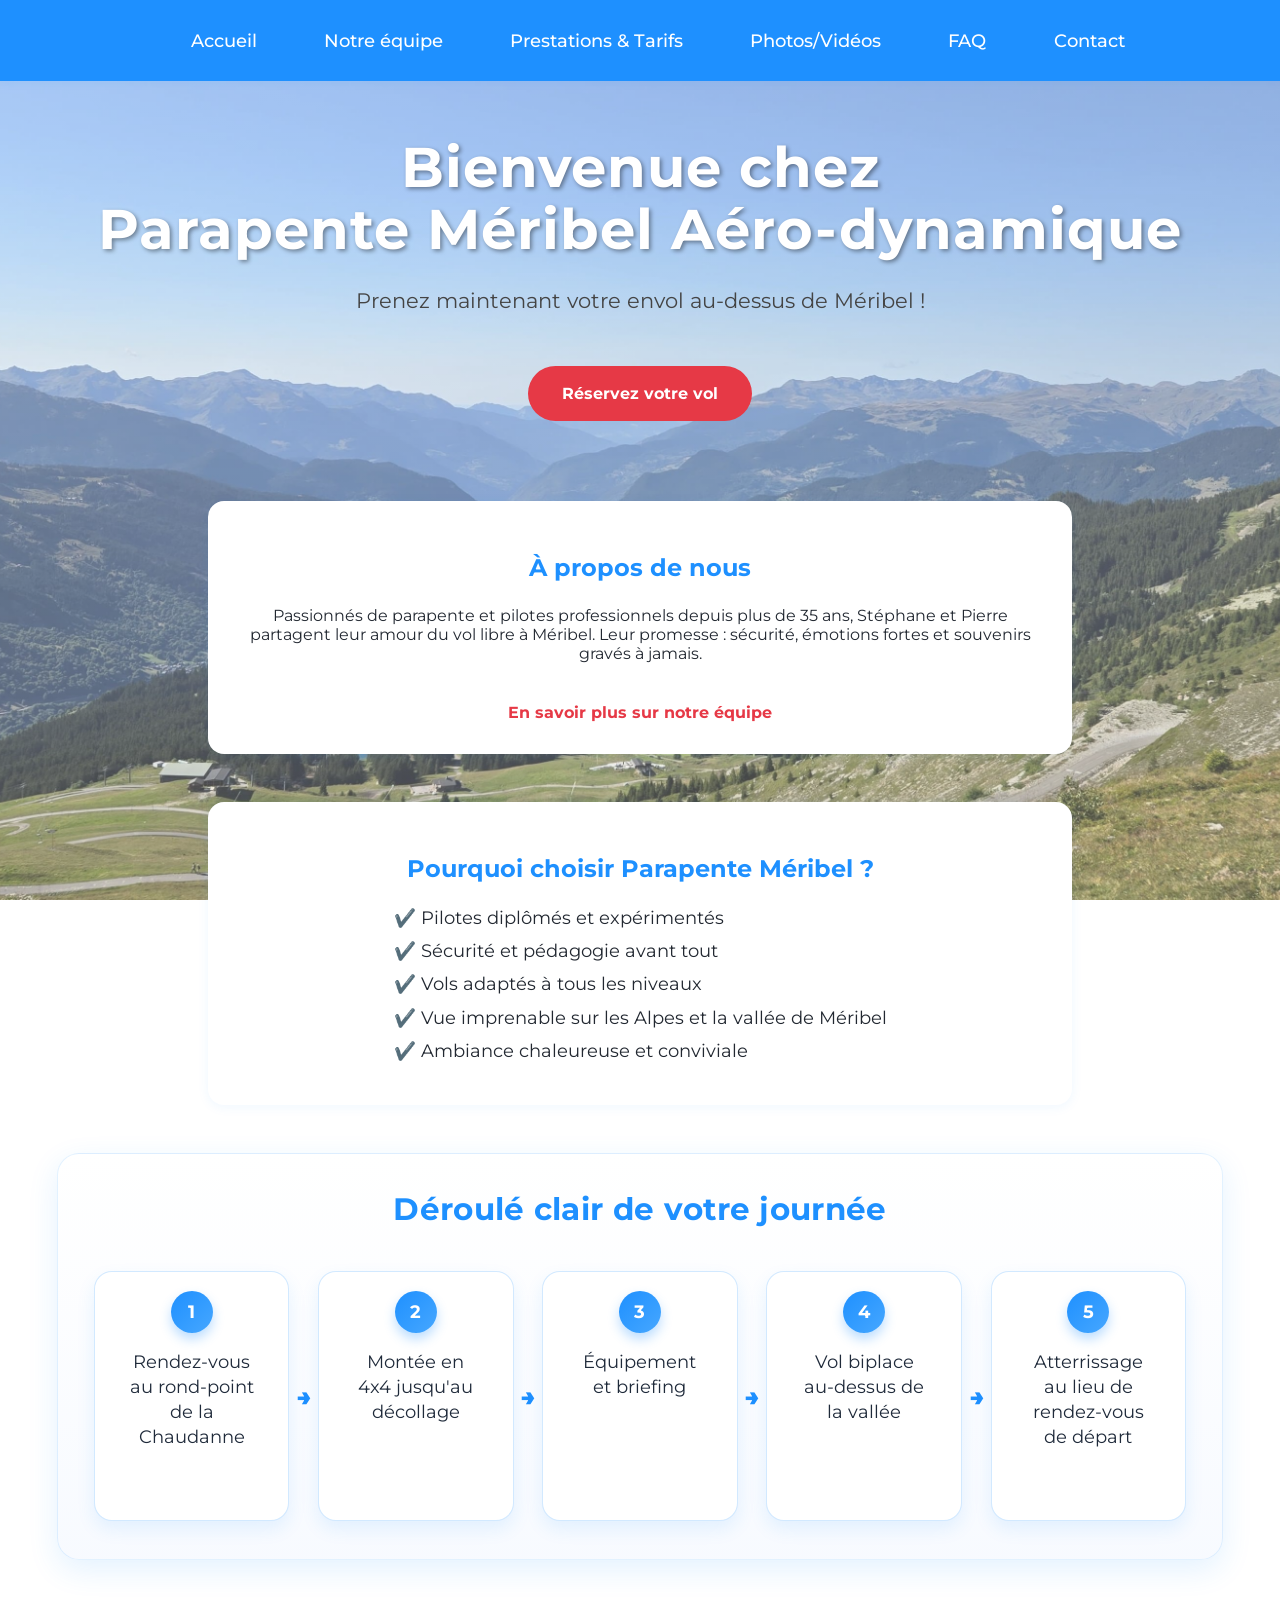
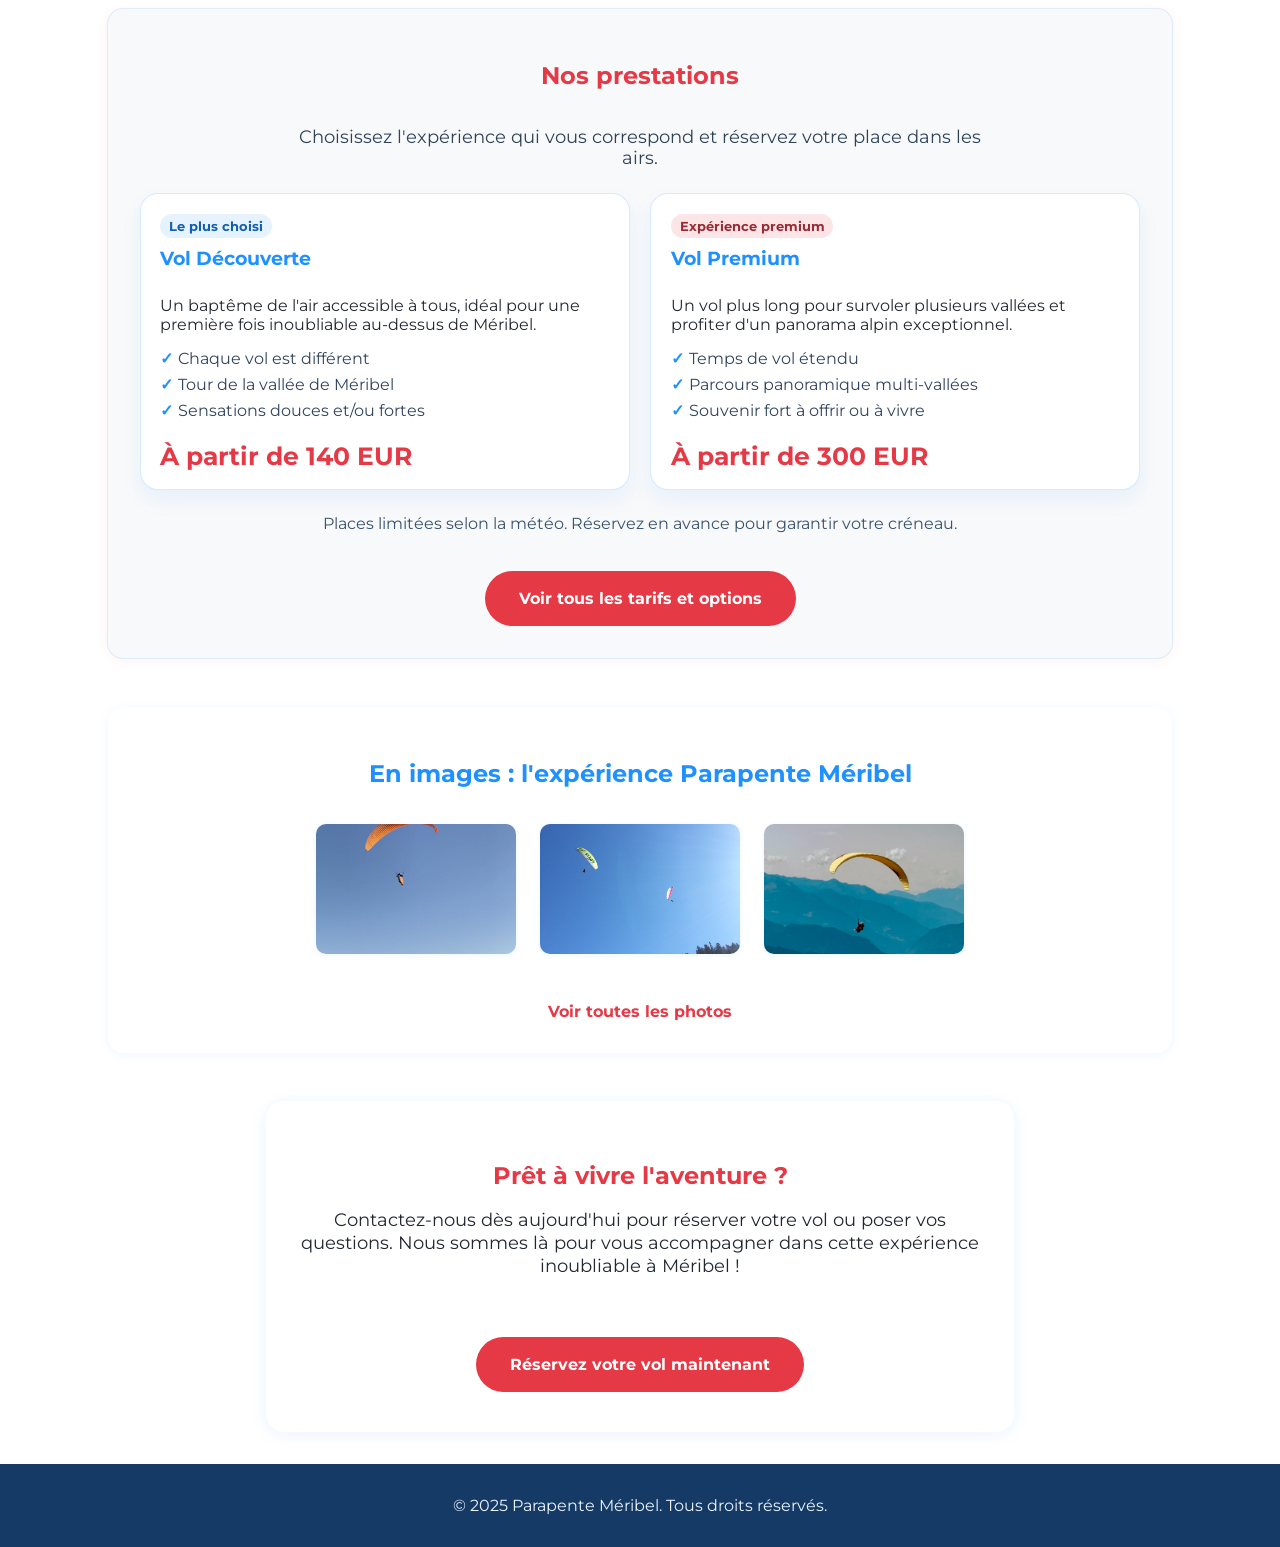
==== index.html @ 0d5ba3d4 "amelie fixes" ====
﻿<!DOCTYPE html>
<html lang="fr">
<head>
    <meta charset="UTF-8">
    <meta name="viewport" content="width=device-width, initial-scale=1.0">
    <title>Parapente Méribel - Vols Biplace & Baptêmes</title>
    <meta name="description" content="Découvrez le parapente à Méribel avec Stéphane et Pierre, pilotes professionnels. Vols biplace, baptêmes, tarifs, photos et réservations.">
    <meta name="robots" content="index,follow">
    <link rel="canonical" href="index.html">
    <meta property="og:type" content="website">
    <meta property="og:title" content="Parapente Méribel - Vols Biplace & Baptêmes">
    <meta property="og:description" content="Découvrez le parapente à Méribel avec Stéphane et Pierre, pilotes professionnels.">
    <meta property="og:image" content="images/parapente7.jpeg">
    <link rel="stylesheet" href="css/style.css">
    <link href="https://fonts.googleapis.com/css?family=Montserrat:400,700&display=swap" rel="stylesheet">
</head>
<body class="home-bg">
<header>
    <nav>
        <ul>
            <li><a href="index.html" class="active">Accueil</a></li>
            <li><a href="about.html">Notre équipe</a></li>
            <li><a href="services.html">Prestations & Tarifs</a></li>
            <li><a href="gallery.html">Photos/Vidéos</a></li>
            <li><a href="faq.html">FAQ</a></li>
            <li><a href="contact.html">Contact</a></li>
        </ul>
    </nav>
</header>

<main>
    <section class="hero">
        <h1>Bienvenue chez<br>Parapente Méribel Aéro-dynamique</h1>
        <p>Prenez maintenant votre envol au-dessus de Méribel !</p>
        <a href="contact.html" class="cta-btn">Réservez votre vol</a>
    </section>

    <section class="about">
        <h2>À propos de nous</h2>
        <p>
            Passionnés de parapente et pilotes professionnels depuis plus de 35 ans, Stéphane et Pierre partagent leur amour du vol libre à Méribel. Leur promesse : sécurité, émotions fortes et souvenirs gravés à jamais.
        </p>
        <a href="about.html" class="cta-link">En savoir plus sur notre équipe</a>
    </section>

    <section class="why-us">
        <h2>Pourquoi choisir Parapente Méribel ?</h2>
        <ul>
            <li>✔️ Pilotes diplômés et expérimentés</li>
            <li>✔️ Sécurité et pédagogie avant tout</li>
            <li>✔️ Vols adaptés à tous les niveaux</li>
            <li>✔️ Vue imprenable sur les Alpes et la vallée de Méribel</li>
            <li>✔️ Ambiance chaleureuse et conviviale</li>
        </ul>
    </section>

    <section class="day-flow">
        <h2>Déroulé clair de votre journée</h2>
        <ol class="roadmap">
            <li class="roadmap-step">
                <span class="step-number">1</span>
                <p>Rendez-vous au rond-point de la Chaudanne</p>
            </li>
            <li class="roadmap-step">
                <span class="step-number">2</span>
                <p>Montée en 4x4 jusqu'au décollage</p>
            </li>
            <li class="roadmap-step">
                <span class="step-number">3</span>
                <p>Équipement et briefing</p>
            </li>
            <li class="roadmap-step">
                <span class="step-number">4</span>
                <p>Vol biplace au-dessus de la vallée</p>
            </li>
            <li class="roadmap-step">
                <span class="step-number">5</span>
                <p>Atterrissage au lieu de rendez-vous de départ</p>
            </li>
        </ol>
    </section>

    <section class="services-preview home-offers">
        <h2>Nos prestations</h2>
        <p class="offers-intro">Choisissez l'expérience qui vous correspond et réservez votre place dans les airs.</p>
        <div class="services-list">
            <article class="service-item offer-card">
                <span class="offer-badge">Le plus choisi</span>
                <h3>Vol Découverte</h3>
                <p>Un baptême de l'air accessible à tous, idéal pour une première fois inoubliable au-dessus de Méribel.</p>
                <ul class="offer-points">
                    <li>Chaque vol est différent</li>
                    <li>Tour de la vallée de Méribel</li>
                    <li>Sensations douces et/ou fortes</li>
                </ul>
                <div class="price">À partir de 140 EUR</div>
            </article>
            <article class="service-item offer-card premium-card">
                <span class="offer-badge">Expérience premium</span>
                <h3>Vol Premium</h3>
                <p>Un vol plus long pour survoler plusieurs vallées et profiter d'un panorama alpin exceptionnel.</p>
                <ul class="offer-points">
                    <li>Temps de vol étendu</li>
                    <li>Parcours panoramique multi-vallées</li>
                    <li>Souvenir fort à offrir ou à vivre</li>
                </ul>
                <div class="price">À partir de 300 EUR</div>
            </article>
        </div>
        <p class="offers-reassurance">Places limitées selon la météo. Réservez en avance pour garantir votre créneau.</p>
        <a href="services.html" class="cta-btn">Voir tous les tarifs et options</a>
    </section>

    <section class="gallery-preview">
        <h2>En images : l'expérience Parapente Méribel</h2>
        <div class="gallery-thumbs">
            <img src="images/parapente7.jpeg" alt="Décollage parapente à Méribel" width="1200" height="800" loading="lazy" decoding="async" onclick="openLightbox(this.src, this.alt)">
            <img src="images/parapente9.jpeg" alt="Vue aérienne sur la vallée de Méribel" width="1200" height="800" loading="lazy" decoding="async" onclick="openLightbox(this.src, this.alt)">
            <img src="images/parapente3.jpeg" alt="Sourires en vol biplace" width="1200" height="800" loading="lazy" decoding="async" onclick="openLightbox(this.src, this.alt)">
        </div>
        <a href="gallery.html" class="cta-link">Voir toutes les photos</a>
    </section>

    <div id="lightbox" class="lightbox" onclick="closeLightbox()">
        <button class="lightbox-close" type="button" aria-label="Fermer la galerie" onclick="closeLightbox()">×</button>
        <img id="lightbox-img" src="" alt="">
        <div id="lightbox-caption"></div>
    </div>

    <section class="cta-bottom">
        <h2>Prêt à vivre l'aventure ?</h2>
        <p>Contactez-nous dès aujourd'hui pour réserver votre vol ou poser vos questions. Nous sommes là pour vous accompagner dans cette expérience inoubliable à Méribel !</p>
        <a href="contact.html" class="cta-btn">Réservez votre vol maintenant</a>
    </section>
</main>

<footer>
    <p>&copy; 2025 Parapente Méribel. Tous droits réservés.</p>
</footer>
<script src="js/main.js"></script>
</body>
</html>
---- css/style.css ----
﻿/* ========== GLOBAL STYLES ========== */
body {
    font-family: 'Montserrat', Arial, sans-serif;
    background: #f5f7fa;
    color: #222831;
    margin: 0;
    padding: 0;
}

/* ========== HEADER & NAVIGATION ========== */
header {
    background: #1e90ff;
    padding: 30px 40px;
    box-shadow: 0 2px 8px rgba(30, 144, 255, 0.08);
}
header .container {
    display: flex;
    align-items: center;
    justify-content: space-between;
    max-width: 1200px;
    margin: 0 auto;
    padding: 0 1em;
}
header .logo img {
    height: 48px;
}
header nav a {
    color: #fff;
    text-decoration: none;
    margin-left: 2em;
    font-weight: 500;
    font-size: 1.1em;
    transition: color 0.2s;
}
header nav a:hover {
    color: #ffd700;
}

/* Old nav styles (if you use <nav><ul><li>) */
nav ul {
    list-style: none;
    display: flex;
    justify-content: center;
    gap: 2em;
    margin: 0;
    padding: 0;
}
nav a {
    color: #fff;
    text-decoration: none;
    font-weight: 700;
    transition: color 0.2s;
}
nav a:hover {
    color: #e63946; /* Red accent on hover */
}

/* Responsive header/nav */
@media (max-width: 600px) {
    header .container {
        flex-direction: column;
        align-items: flex-start;
    }
    header nav a {
        margin: 0.5em 1em 0 0;
        font-size: 1em;
    }
}

/* ========== HERO SECTION ========== */
.hero {
    text-align: center;
    padding: 0em 1em 2em 1em;
    background: transparent;
    color: #222831;
}

.hero h1 {
    color: #fff;
    text-shadow: 2px 2px 4px rgba(0, 0, 0, 0.4);
    font-size: 3.5em;         /* Taille du titre d'accueil */
    line-height: 1.1;
    font-weight: 700;
    margin-bottom: 0.5em;
    margin-top: 1em;
}
.hero p {
    color: #444;
    font-size: 1.3em;
    margin-top: 0.8em;
}

@media (max-width: 600px) {
    .hero h1 {
        font-size: 2em;     /* Responsive: slightly smaller on mobile */
    }
}

/* ========== CALL TO ACTION BUTTON ========== */
.cta-btn {
    display: inline-block;
    margin-top: 2em;
    padding: 1em 2em;
    background: #e63946; /* Red */
    color: #fff;
    font-weight: bold;
    border-radius: 30px;
    border: 2px solid transparent;
    box-sizing: border-box;
    text-decoration: none;
    transition: background 0.2s, color 0.2s, border-color 0.2s, transform 0.2s;
}
.cta-btn:hover {
    background: #1e90ff;
    color: #fff;
    border-color: #1e90ff;
    transform: translateY(-2px);
}

/* ========== FOOTER ========== */
footer {
    text-align: center;
    padding: 1em 0;
    background: #153a66;
    color: #eaf3ff;
    margin-top: 2em;
}

/* ========== ABOUT & WHY US SECTIONS ========== */
.about, .why-us {
    max-width: 800px;
    margin: 3em auto;
    padding: 2em;
    background: #fff;
    border-radius: 16px;
    box-shadow: 0 2px 12px rgba(30, 144, 255, 0.07);
    text-align: center;
}
.about h2, .why-us h2 {
    color: #1e90ff;
    margin-bottom: 1em;
}
.why-us ul {
    list-style: none;
    padding: 0;
    margin: 0 auto;
    text-align: left;
    display: inline-block;
}
.why-us li {
    font-size: 1.1em;
    margin-bottom: 0.7em;
    color: #222831;
}

/* ========== HOME DAY FLOW ========== */
.day-flow {
    max-width: 1100px;
    margin: 3em auto;
    padding: 2.2em 2em 2.4em;
    background: linear-gradient(180deg, rgba(255, 255, 255, 0.95) 0%, rgba(247, 250, 255, 0.95) 100%);
    border-radius: 22px;
    border: 1px solid rgba(30, 144, 255, 0.12);
    box-shadow: 0 10px 30px rgba(30, 144, 255, 0.12);
}

.day-flow h2 {
    color: #1e90ff;
    margin-top: 0;
    margin-bottom: 1.4em;
    text-align: center;
    font-size: clamp(1.7rem, 2.4vw, 2.4rem);
    letter-spacing: 0.01em;
}

.roadmap {
    list-style: none;
    margin: 0;
    padding: 0 0.25em;
    display: grid;
    grid-template-columns: repeat(5, minmax(155px, 1fr));
    gap: 1.8em;
}

.roadmap-step {
    position: relative;
    background: #ffffff;
    border: 1px solid rgba(30, 144, 255, 0.2);
    border-radius: 18px;
    padding: 1.2em 1em;
    min-height: 210px;
    box-shadow: 0 8px 18px rgba(30, 144, 255, 0.1);
    text-align: center;
    display: flex;
    flex-direction: column;
    align-items: center;
    justify-content: flex-start;
    transition: transform 0.2s ease, box-shadow 0.2s ease;
}

.roadmap-step:hover {
    transform: translateY(-4px);
    box-shadow: 0 12px 24px rgba(30, 144, 255, 0.16);
}

.roadmap-step:not(:last-child)::after {
    content: "→";
    position: absolute;
    right: -0.95em;
    top: 50%;
    transform: translateY(-50%);
    color: #1e90ff;
    font-weight: 900;
    font-size: 1.5em;
    text-shadow: 0 1px 0 rgba(255, 255, 255, 0.8);
}

.step-number {
    display: inline-flex;
    align-items: center;
    justify-content: center;
    width: 42px;
    height: 42px;
    border-radius: 50%;
    background: linear-gradient(135deg, #1e90ff 0%, #46a7ff 100%);
    color: #fff;
    font-weight: 700;
    margin-bottom: 0.9em;
    box-shadow: 0 6px 12px rgba(30, 144, 255, 0.3);
    font-size: 1.1em;
}

.roadmap-step p {
    margin: 0;
    color: #1f2a3a;
    font-size: 1.12em;
    line-height: 1.4;
    text-align: center;
    max-width: 11ch;
    width: 100%;
}

@media (max-width: 980px) {
    .day-flow {
        padding: 1.6em 1.2em 1.8em;
        border-radius: 18px;
    }

    .roadmap {
        grid-template-columns: 1fr;
        gap: 0.95em;
        max-width: 540px;
        margin: 0 auto;
    }

    .roadmap-step {
        min-height: 0;
        padding: 1.1em 1em;
    }

    .roadmap-step:not(:last-child)::after {
        content: "↓";
        right: auto;
        left: 50%;
        top: auto;
        bottom: -0.9em;
        transform: translateX(-50%);
        font-size: 1.25em;
    }
}

/* ========== HOME OFFERS (CONVERSION) ========== */
.home-offers {
    max-width: 1080px;
    background: linear-gradient(180deg, rgba(255, 255, 255, 0.96) 0%, rgba(248, 251, 255, 0.95) 100%);
    border: 1px solid rgba(30, 144, 255, 0.12);
    box-shadow: 0 12px 30px rgba(30, 144, 255, 0.11);
}

.home-offers .offers-intro {
    margin: 0 auto 1.4em;
    max-width: 700px;
    font-size: 1.12em;
    color: #304258;
}

.home-offers .services-list {
    display: grid;
    grid-template-columns: repeat(2, minmax(280px, 1fr));
    gap: 1.3em;
    align-items: stretch;
}

.home-offers .offer-card {
    position: relative;
    width: auto;
    max-width: none;
    margin: 0;
    background: #ffffff;
    border: 1px solid rgba(30, 144, 255, 0.18);
    border-radius: 18px;
    box-shadow: 0 10px 20px rgba(30, 144, 255, 0.08);
    padding: 1.25em 1.2em 1.15em;
    transition: transform 0.2s ease, box-shadow 0.2s ease;
}

.home-offers .offer-card:hover {
    transform: translateY(-4px);
    box-shadow: 0 14px 24px rgba(30, 144, 255, 0.14);
}

.home-offers .offer-badge {
    display: inline-block;
    margin-bottom: 0.7em;
    padding: 0.35em 0.7em;
    border-radius: 999px;
    font-size: 0.8em;
    font-weight: 700;
    color: #115fae;
    background: rgba(30, 144, 255, 0.11);
}

.home-offers .premium-card .offer-badge {
    color: #9a2b36;
    background: rgba(230, 57, 70, 0.13);
}

.home-offers .offer-card h3 {
    margin-bottom: 0.55em;
}

.home-offers .offer-card p {
    margin-bottom: 0.9em;
}

.home-offers .offer-points {
    list-style: none;
    padding: 0;
    margin: 0 0 1em;
}

.home-offers .offer-points li {
    font-size: 0.98em;
    color: #31445d;
    margin-bottom: 0.45em;
}

.home-offers .offer-points li::before {
    content: "✓ ";
    color: #1e90ff;
    font-weight: 700;
}

.home-offers .price {
    font-size: 1.55em;
    line-height: 1.1;
}

.home-offers .offers-reassurance {
    margin: 1.25em auto 0.4em;
    max-width: 700px;
    color: #38516f;
    font-size: 0.98em;
}

@media (max-width: 900px) {
    .home-offers .services-list {
        grid-template-columns: 1fr;
    }
}

/* ========== CTA LINK ========== */
.cta-link {
    display: inline-block;
    margin-top: 1.5em;
    color: #e63946;
    font-weight: bold;
    text-decoration: none;
    transition: color 0.2s;
}
.cta-link:hover {
    color: #1e90ff;
}

/* ========== SERVICES PREVIEW SECTION ========== */
.services-preview {
    max-width: 1000px;
    margin: 3em auto;
    padding: 2em;
    background: #f8f9fa;
    border-radius: 16px;
    box-shadow: 0 2px 12px rgba(230, 57, 70, 0.07);
    text-align: center;
}
.services-preview h2 {
    color: #e63946;
    margin-bottom: 1.5em;
}
.services-list {
    display: flex;
    flex-wrap: wrap;
    justify-content: center;
    gap: 2em;
    margin-bottom: 1.5em;
}
.service-item {
    background: #fff;
    border-radius: 12px;
    box-shadow: 0 1px 6px rgba(30, 144, 255, 0.08);
    padding: 1.5em 1em;
    width: 260px;
    min-width: 220px;
    max-width: 300px;
    text-align: left;
    display: flex;
    flex-direction: column;
    align-items: flex-start;
}
.service-item h3 {
    color: #1e90ff;
    margin-top: 0;
    margin-bottom: 0.5em;
}
.service-item p {
    flex: 1;
    margin-bottom: 1em;
}
.price {
    font-weight: bold;
    color: #e63946;
    font-size: 1.1em;
}

/* ========== HOMEPAGE GALLERY PREVIEW ========== */
.gallery-preview {
    max-width: 1000px;
    margin: 3em auto;
    padding: 2em;
    background: #fff;
    border-radius: 16px;
    box-shadow: 0 2px 12px rgba(30, 144, 255, 0.07);
    text-align: center;
}
.gallery-preview h2 {
    color: #1e90ff;
    margin-bottom: 1.5em;
}
.gallery-thumbs {
    display: flex;
    justify-content: center;
    gap: 1.5em;
    margin-bottom: 1.5em;
    flex-wrap: wrap;
}
.gallery-thumbs img {
    width: 200px;
    height: 130px;
    object-fit: cover;
    border-radius: 10px;
    box-shadow: 0 1px 6px rgba(30, 144, 255, 0.08);
    transition: transform 0.2s;
}
.gallery-thumbs img:hover {
    transform: scale(1.05);
}

/* ========== LIGHTBOX (GALLERY POPUP) ========== */
.lightbox {
    display: none;
    position: fixed;
    z-index: 1000;
    left: 0; top: 0;
    width: 100vw; height: 100vh;
    background: rgba(34, 40, 49, 0.85);
    justify-content: center;
    align-items: center;
    flex-direction: column;
}
.lightbox img {
    max-width: 90vw;
    max-height: 80vh;
    border-radius: 12px;
    box-shadow: 0 4px 24px rgba(30, 144, 255, 0.2);
}
.lightbox-close {
    position: absolute;
    top: 2em;
    right: 3em;
    color: #fff;
    font-size: 2.5em;
    font-weight: bold;
    cursor: pointer;
    z-index: 1001;
    transition: color 0.2s;
    background: transparent;
    border: 0;
    line-height: 1;
    padding: 0;
}
.lightbox-close:hover {
    color: #e63946;
}
#lightbox-caption {
    color: #fff;
    margin-top: 1em;
    font-size: 1.1em;
    text-align: center;
}

/* ========== BOTTOM CALL TO ACTION ========== */
.cta-bottom {
    max-width: 700px;
    margin: 3em auto 0 auto;
    padding: 2.5em 1.5em;
    background: #ffffff;
    border-radius: 18px;
    box-shadow: 0 2px 16px rgba(30, 144, 255, 0.10);
    text-align: center;
}
.cta-bottom h2 {
    color: #e63946;
    margin-bottom: 0.7em;
}
.cta-bottom p {
    color: #222831;
    font-size: 1.15em;
    margin-bottom: 1.5em;
}

/* ========== FULL GALLERY PAGE GRID ========== */
.gallery-grid {
    display: grid;
    grid-template-columns: repeat(auto-fit, minmax(220px, 1fr));
    gap: 1.2em;
    margin: 2em auto;
    max-width: 1200px;
    padding: 0 1em;
}
.gallery-grid img {
    width: 100%;
    height: 180px;
    object-fit: cover;
    border-radius: 10px;
    cursor: pointer;
    box-shadow: 0 2px 12px rgba(30, 144, 255, 0.10);
    transition: transform 0.2s;
}
.gallery-grid img:hover {
    transform: scale(1.04);
    box-shadow: 0 4px 24px rgba(230, 57, 70, 0.15);
}

/* ========== RESPONSIVE ADJUSTMENTS ========== */
@media (max-width: 600px) {
    .gallery-grid {
        grid-template-columns: 1fr;
        gap: 0.8em;
    }
    .gallery-grid img {
        height: 140px;
    }
    header .container {
        flex-direction: column;
        align-items: flex-start;
    }
    header nav a {
        margin: 0.5em 1em 0 0;
        font-size: 1em;
    }
}

/* ========== PAGE TITLES ========== */
h1 {
    text-align: center;
    margin-top: 1.5em;
    font-size: 2.2em;
    color: #1e90ff;
    letter-spacing: 1px;

}

/* */

/* ========== PAGES BACKGROUND ========== */
body.home-bg {
    background:
            linear-gradient(rgba(255,255,255,0.35), rgba(255,255,255,0)),
            url('../images/fondcentre.jpg') no-repeat center center fixed;
    background-size: cover;
}

/* ========== TEAM PAGE ========== */
.team-list {
    display: flex;
    flex-wrap: wrap;
    justify-content: center;
    gap: 3em;
    margin: 3em 0 2em 0;
}
.team-member {
    background: #fff;
    border-radius: 16px;
    box-shadow: 0 2px 12px rgba(30, 144, 255, 0.07);
    padding: 2em 1.5em;
    max-width: 320px;
    text-align: center;
}
.team-member img {
    width: 180px;
    height: 180px;
    object-fit: cover;
    object-position: 50% 40%;
    border-radius: 50%;
    margin-bottom: 1em;
    border: 3px solid #1e90ff;
}
.team-member h2 {
    color: #1e90ff;
    margin-bottom: 0.5em;
}
.team-member p {
    color: #222831;
    font-size: 1.05em;
}

/* ========== SERVICES PAGE ========== */

.services-page .services-preview {
    max-width: 1060px;
    margin: 3em auto 2em auto;
    background: linear-gradient(180deg, rgba(255, 255, 255, 0.97), rgba(247, 250, 255, 0.96));
    border: 1px solid rgba(30, 144, 255, 0.12);
    border-radius: 22px;
    box-shadow: 0 12px 28px rgba(30, 144, 255, 0.12);
    padding: 2.6em 1.8em 2.2em 1.8em;
    text-align: center;
}

.services-page .services-preview h1 {
    color: #1e90ff;
    margin-bottom: 0.35em;
    font-size: clamp(2rem, 3vw, 2.8rem);
}

.services-page .services-preview > p {
    color: #304258;
    font-size: 1.14em;
    margin: 0 auto 2.1em;
    max-width: 760px;
    line-height: 1.45;
}

.services-page .services-list {
    display: grid;
    grid-template-columns: repeat(2, minmax(280px, 1fr));
    column-gap: 1.35em;
    row-gap: 1.35em;
    grid-auto-flow: row;
    align-items: start;
    margin-bottom: 2.2em;
}

.services-page .service-item {
    position: relative;
    background: #ffffff;
    border-radius: 18px;
    border: 1px solid rgba(30, 144, 255, 0.2);
    box-shadow: 0 10px 20px rgba(30, 144, 255, 0.09);
    padding: 1.45em 1.25em 1.2em 1.25em;
    width: auto;
    max-width: none;
    margin: 0;
    min-width: 0;
    text-align: left;
    align-self: start;
    transition: transform 0.2s ease, box-shadow 0.2s ease;
}

.services-page .service-item:hover {
    transform: translateY(-4px);
    box-shadow: 0 14px 24px rgba(30, 144, 255, 0.14);
}

.services-page .service-tag {
    display: inline-block;
    margin-bottom: 0.7em;
    padding: 0.34em 0.7em;
    border-radius: 999px;
    background: rgba(30, 144, 255, 0.12);
    color: #0f63b8;
    font-weight: 700;
    font-size: 0.8rem;
}

.services-page .service-premium .service-tag {
    background: rgba(230, 57, 70, 0.12);
    color: #a12434;
}

.services-page details {
    margin-top: 1em;
    cursor: pointer;
}

.services-page summary {
    font-weight: bold;
    color: #1e90ff;
    list-style: none;
    position: relative;
    padding-left: 20px;
}

.services-page summary::before {
    content: "▶";
    position: absolute;
    left: 0;
    transition: transform 0.2s;
}

.services-page details[open] summary::before {
    transform: rotate(90deg); /* fleche qui pivote quand c'est ouvert */
}

.services-page .service-item h2 {
    color: #1e90ff;
    font-size: 1.42em;
    margin-bottom: 0.4em;
}

.services-page .service-hook {
    margin: 0 0 0.8em;
    color: #2a3b54;
    font-size: 1.03em;
    line-height: 1.4;
}

.services-page .service-benefits {
    list-style: none;
    padding: 0;
    margin: 0 0 1em;
}

.services-page .service-benefits li {
    margin-bottom: 0.45em;
    font-size: 0.98em;
    color: #263a53;
}

.services-page .service-benefits li::before {
    content: "✓ ";
    color: #1e90ff;
    font-weight: 700;
}

.services-page .service-price {
    margin: 0 0 0.9em;
    color: #e63946;
    font-size: 1.58em;
    font-weight: 800;
    letter-spacing: 0.01em;
}

.services-page .service-item details p {
    color: #444;
    font-size: 0.98em;
    margin-bottom: 0.2em;
}

.services-page .options {
    margin: 2em auto 1.5em auto;
    max-width: 760px;
    background: #ffffff;
    border: 1px solid rgba(30, 144, 255, 0.16);
    border-radius: 16px;
    box-shadow: 0 8px 18px rgba(30, 144, 255, 0.08);
    padding: 1.4em 1.2em;
    text-align: left;
}

.services-page .options h3 {
    color: #222831;
    margin-bottom: 0.7em;
}

.services-page .options ul {
    list-style: none;
    padding: 0;
    margin: 0 0 1em 0;
}

.services-page .options li {
    font-size: 1.08em;
    margin-bottom: 0.5em;
    color: #222831;
}

.services-page .options strong {
    color: #1e90ff;
}

.services-page .options p {
    margin-top: 1em;
    font-size: 1.05em;
    color: #222831;
}

.services-page .cta-btn {
    display: inline-block;
    margin-top: 2em;
    background: #e63946; /* Solid red */
    color: #fff;
    font-weight: bold;
    font-size: 1.15em;
    padding: 0.9em 2.2em;
    border-radius: 30px;
    border: 2px solid transparent;
    box-sizing: border-box;
    text-decoration: none;
    box-shadow: 0 2px 8px rgba(30, 144, 255, 0.10);
    transition: background 0.2s, color 0.2s, border-color 0.2s, transform 0.2s;
}

.services-page .cta-btn:hover {
    background: #1e90ff; /* Solid blue on hover */
    color: #fff;
    border-color: #1e90ff;
    transform: translateY(-2px);
}

@media (max-width: 920px) {
    .services-page .services-list {
        grid-template-columns: 1fr;
        gap: 1em;
    }
}

/* ========== CONTACTS PAGE ========== */

.contact-section {
    max-width: 1080px;
    margin: 3.2em auto 2.2em auto;
    background: linear-gradient(180deg, rgba(255, 255, 255, 0.96), rgba(247, 250, 255, 0.96));
    border: 1px solid rgba(30, 144, 255, 0.12);
    border-radius: 24px;
    box-shadow: 0 14px 30px rgba(30, 144, 255, 0.12);
    padding: 2.8em 2em 2.2em 2em;
    text-align: center;
}

.contact-section h1 {
    color: #1e90ff;
    margin-bottom: 0.45em;
    font-size: clamp(2rem, 3vw, 3rem);
    letter-spacing: 0.01em;
}

.contact-section > p {
    color: #304258;
    font-size: 1.24em;
    margin: 0 auto 2.1em;
    max-width: 840px;
    line-height: 1.35;
}

.contact-cards {
    display: grid;
    grid-template-columns: repeat(3, minmax(240px, 1fr));
    gap: 1.25em;
    margin-bottom: 2.2em;
}

.contact-card {
    position: relative;
    background: #ffffff;
    border: 1px solid rgba(30, 144, 255, 0.18);
    border-radius: 18px;
    box-shadow: 0 8px 18px rgba(30, 144, 255, 0.08);
    padding: 1.35em 1.2em 1.25em;
    min-height: 0;
    text-align: left;
    transition: transform 0.2s ease, box-shadow 0.2s ease, border-color 0.2s ease;
}

.contact-card:hover {
    transform: translateY(-4px);
    border-color: rgba(30, 144, 255, 0.35);
    box-shadow: 0 14px 24px rgba(30, 144, 255, 0.14);
}

.contact-card h2 {
    color: #1e90ff;
    font-size: 1.45rem;
    line-height: 1.2;
    margin-bottom: 0.55em;
    min-height: 0;
}

.contact-card a {
    color: #111111;
    text-decoration: none;
    font-weight: bold;
    border-bottom: 1px dashed rgba(17, 17, 17, 0.35);
    transition: color 0.2s ease, border-color 0.2s ease;
}

.contact-card a[href^="tel:"] {
    color: #e63946;
    border-bottom-color: rgba(230, 57, 70, 0.45);
}

.contact-card a:hover {
    color: #000000;
    border-color: rgba(0, 0, 0, 0.55);
}

.contact-card p {
    margin: 0;
    font-size: 1.05rem;
    line-height: 1.45;
    color: #1f2a3a;
}

.contact-info {
    margin: 2.4em 0 1.5em 0;
    text-align: left;
}

.contact-info h3 {
    color: #1e90ff;
    margin-bottom: 0.45em;
    font-size: 1.45em;
}

.contact-info p {
    color: #22324a;
    font-size: 1.08em;
    margin-bottom: 1em;
    line-height: 1.45;
}

.map-container {
    width: 100%;
    max-width: 760px;
    margin: 0 auto;
    border-radius: 16px;
    overflow: hidden;
    border: 1px solid rgba(30, 144, 255, 0.14);
    box-shadow: 0 10px 22px rgba(30, 144, 255, 0.12);
}

.contact-note {
    margin-top: 2.2em;
    font-size: 1.08em;
    color: #22324a;
}

@media (max-width: 950px) {
    .contact-section {
        padding: 2em 1.2em 1.8em;
        border-radius: 18px;
    }

    .contact-cards {
        grid-template-columns: 1fr;
        gap: 1em;
    }

    .contact-card {
        min-height: 0;
    }

    .contact-card h2 {
        min-height: 0;
    }
}

/* ========== FAQS PAGE ========== */

.faq-section {
    max-width: 980px;
    margin: 3em auto 2em auto;
    background: #fff;
    border-radius: 22px;
    border: 1px solid rgba(30, 144, 255, 0.12);
    box-shadow: 0 12px 26px rgba(30, 144, 255, 0.1);
    padding: 2.6em 1.8em 2.2em;
    text-align: center;
}

.faq-section h1 {
    color: #1e90ff;
    margin-bottom: 1.2em;
    font-size: clamp(1.9rem, 2.8vw, 2.6rem);
    letter-spacing: 0.01em;
}

.faq-list {
    text-align: left;
    margin: 0 auto;
    max-width: 700px;
}

.faq-item {
    margin-bottom: 1em;
    background: #ffffff;
    border: 1px solid rgba(30, 144, 255, 0.16);
    border-radius: 14px;
    box-shadow: 0 6px 14px rgba(30, 144, 255, 0.08);
    overflow: hidden;
    transition: all 0.3s ease;
}

.faq-question {
    display: flex;
    width: 100%;
    border: 0;
    background: transparent;
    justify-content: space-between;
    align-items: center;
    padding: 1em 1.05em;
    cursor: pointer;
    transition: background 0.2s ease;
    text-align: left;
}

.faq-question:hover {
    background: rgba(30, 144, 255, 0.05);
}

.faq-question h2 {
    color: #1e90ff;
    font-size: 1.12rem;
    font-weight: 600;
    margin: 0;
    flex: 1;
    line-height: 1.35;
}

.faq-toggle {
    color: #1e90ff;
    font-size: 1.2rem;
    font-weight: 700;
    margin-left: 1em;
    transition: transform 0.3s ease;
}

.faq-item.active .faq-toggle {
    transform: rotate(45deg);
}

.faq-answer {
    max-height: 0;
    overflow: hidden;
    transition: max-height 0.3s ease;
}

.faq-answer p {
    color: #1e90ff;
    font-size: 1.04rem;
    line-height: 1.5;
    margin: 0;
    padding: 0 1.05em 1.1em 1.05em;
}
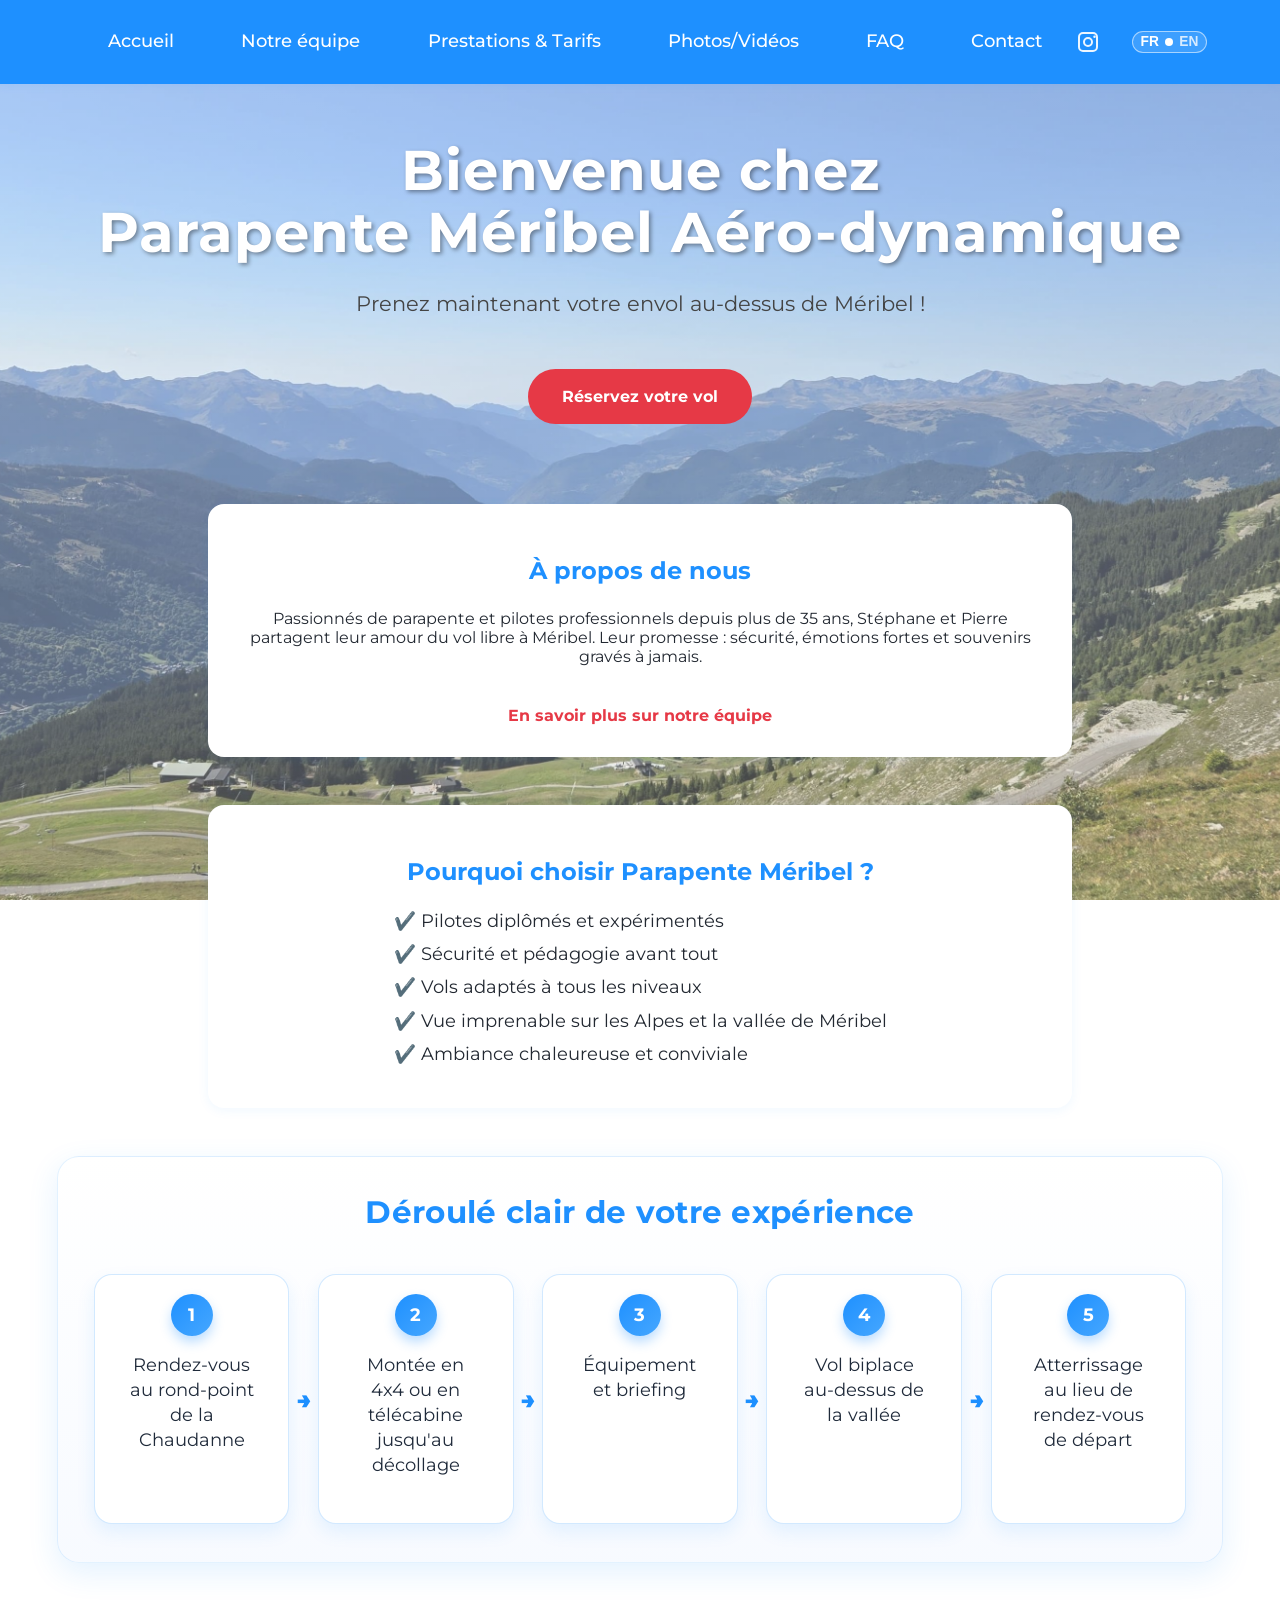
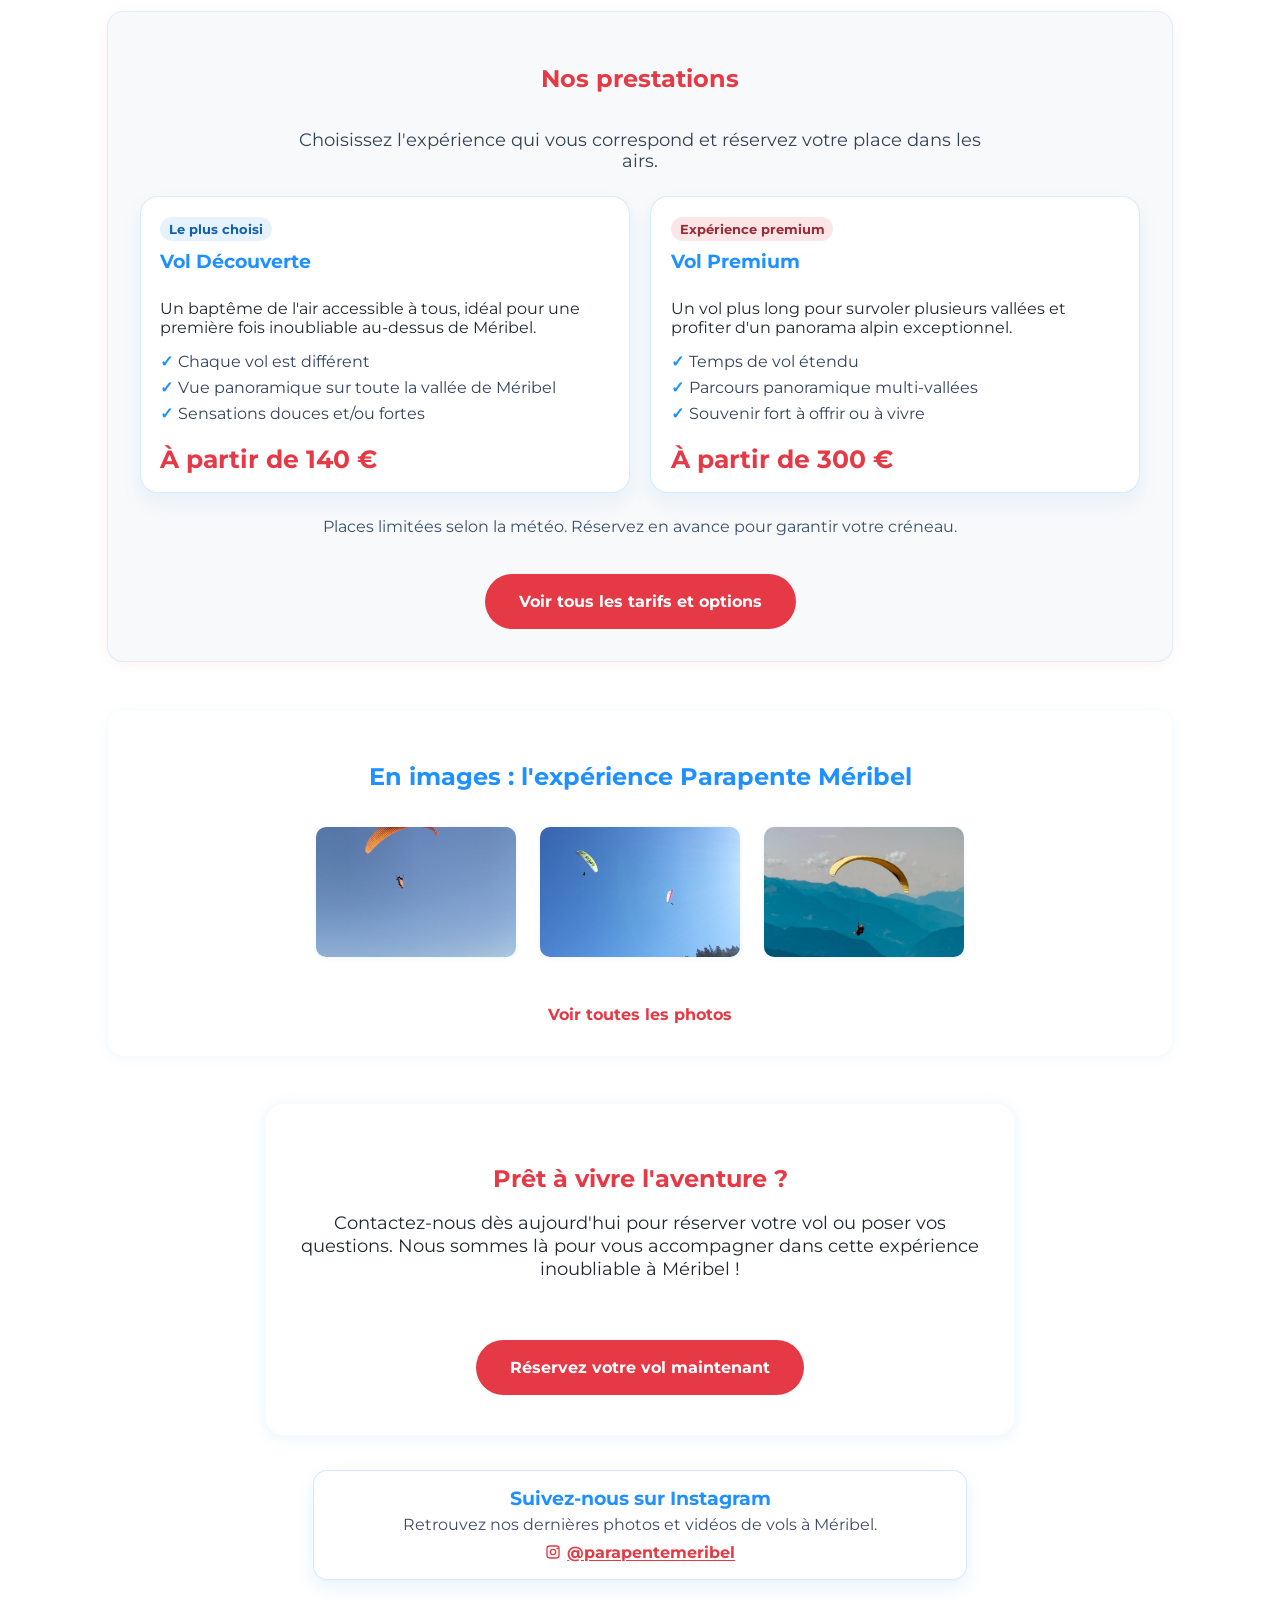
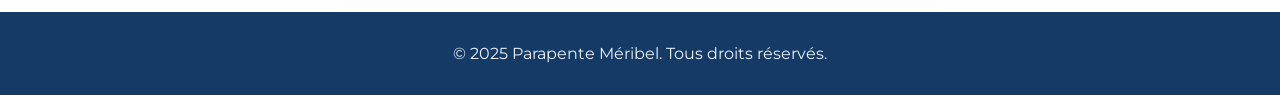
==== commit 3cae216a: "Modified FAQ" ====
--- a/index.html
+++ b/index.html
@@ -55,7 +55,7 @@
     </section>
 
     <section class="day-flow">
-        <h2>Déroulé clair de votre journée</h2>
+        <h2>Déroulé clair de votre expérience</h2>
         <ol class="roadmap">
             <li class="roadmap-step">
                 <span class="step-number">1</span>
@@ -63,7 +63,7 @@
             </li>
             <li class="roadmap-step">
                 <span class="step-number">2</span>
-                <p>Montée en 4x4 jusqu'au décollage</p>
+                <p>Montée en 4x4 ou en télécabine jusqu'au décollage</p>
             </li>
             <li class="roadmap-step">
                 <span class="step-number">3</span>
@@ -90,10 +90,10 @@
                 <p>Un baptême de l'air accessible à tous, idéal pour une première fois inoubliable au-dessus de Méribel.</p>
                 <ul class="offer-points">
                     <li>Chaque vol est différent</li>
-                    <li>Tour de la vallée de Méribel</li>
+                    <li>Vue panoramique sur toute la vallée de Méribel</li>
                     <li>Sensations douces et/ou fortes</li>
                 </ul>
-                <div class="price">À partir de 140 EUR</div>
+                <div class="price">À partir de 140 €</div>
             </article>
             <article class="service-item offer-card premium-card">
                 <span class="offer-badge">Expérience premium</span>
@@ -104,7 +104,7 @@
                     <li>Parcours panoramique multi-vallées</li>
                     <li>Souvenir fort à offrir ou à vivre</li>
                 </ul>
-                <div class="price">À partir de 300 EUR</div>
+                <div class="price">À partir de 300 €</div>
             </article>
         </div>
         <p class="offers-reassurance">Places limitées selon la météo. Réservez en avance pour garantir votre créneau.</p>
@@ -123,6 +123,12 @@
 
     <div id="lightbox" class="lightbox" onclick="closeLightbox()">
         <button class="lightbox-close" type="button" aria-label="Fermer la galerie" onclick="closeLightbox()">×</button>
+        <button class="lightbox-nav lightbox-nav-prev" type="button" aria-label="Image précédente" onclick="onLightboxNavClick('prev', event)">
+            <svg viewBox="0 0 24 24" aria-hidden="true" focusable="false"><path d="M14.5 6.5 9 12l5.5 5.5"/></svg>
+        </button>
+        <button class="lightbox-nav lightbox-nav-next" type="button" aria-label="Image suivante" onclick="onLightboxNavClick('next', event)">
+            <svg viewBox="0 0 24 24" aria-hidden="true" focusable="false"><path d="M9.5 6.5 15 12l-5.5 5.5"/></svg>
+        </button>
         <img id="lightbox-img" src="" alt="">
         <div id="lightbox-caption"></div>
     </div>
@@ -132,6 +138,17 @@
         <p>Contactez-nous dès aujourd'hui pour réserver votre vol ou poser vos questions. Nous sommes là pour vous accompagner dans cette expérience inoubliable à Méribel !</p>
         <a href="contact.html" class="cta-btn">Réservez votre vol maintenant</a>
     </section>
+
+    <section class="contact-social home-social">
+        <h3>Suivez-nous sur Instagram</h3>
+        <p>Retrouvez nos dernières photos et vidéos de vols à Méribel.</p>
+        <a class="contact-social-link home-social-link" href="https://www.instagram.com/parapentemeribel/" target="_blank" rel="noopener noreferrer" aria-label="Instagram Parapente Méribel">
+            <svg viewBox="0 0 24 24" aria-hidden="true" focusable="false">
+                <path d="M7 2h10a5 5 0 0 1 5 5v10a5 5 0 0 1-5 5H7a5 5 0 0 1-5-5V7a5 5 0 0 1 5-5zm0 2a3 3 0 0 0-3 3v10a3 3 0 0 0 3 3h10a3 3 0 0 0 3-3V7a3 3 0 0 0-3-3H7zm11.5 1.5a1.25 1.25 0 1 1 0 2.5 1.25 1.25 0 0 1 0-2.5zM12 7a5 5 0 1 1 0 10 5 5 0 0 1 0-10zm0 2a3 3 0 1 0 0 6 3 3 0 0 0 0-6z"/>
+            </svg>
+            <span>@parapentemeribel</span>
+        </a>
+    </section>
 </main>
 
 <footer>
--- a/css/style.css
+++ b/css/style.css
@@ -7,8 +7,37 @@
     padding: 0;
 }
 
+/* ========== PAGE TRANSITIONS ========== */
+.page-transition-ready {
+    transition: transform 200ms ease;
+    will-change: transform;
+}
+
+.page-transition {
+    transform: translateY(6px);
+}
+
+.page-transition-in {
+    transform: translateY(0);
+}
+
+.page-transition-out {
+    transform: translateY(6px);
+}
+
+@media (prefers-reduced-motion: reduce) {
+    .page-transition-ready,
+    .page-transition,
+    .page-transition-in,
+    .page-transition-out {
+        transition: none !important;
+        transform: none !important;
+    }
+}
+
 /* ========== HEADER & NAVIGATION ========== */
 header {
+    position: relative;
     background: #1e90ff;
     padding: 30px 40px;
     box-shadow: 0 2px 8px rgba(30, 144, 255, 0.08);
@@ -53,6 +82,79 @@
 }
 nav a:hover {
     color: #e63946; /* Red accent on hover */
+}
+
+.insta-nav-item {
+    display: flex;
+    align-items: center;
+}
+
+.insta-corner-link {
+    display: inline-flex;
+    align-items: center;
+    justify-content: center;
+    width: 24px;
+    height: 24px;
+    color: #ffffff;
+    opacity: 0.92;
+    margin-left: 0.1em;
+    transition: color 0.2s ease, opacity 0.2s ease, transform 0.2s ease;
+}
+
+.insta-corner-link:hover {
+    color: #ffd700;
+    opacity: 1;
+    transform: translateY(-1px);
+}
+
+.insta-corner-link svg {
+    display: block;
+    width: 100%;
+    height: 100%;
+    fill: currentColor;
+}
+
+.lang-switch-item {
+    display: flex;
+    align-items: center;
+}
+
+.lang-switch-btn {
+    display: inline-flex;
+    align-items: center;
+    gap: 0.45em;
+    border: 1px solid rgba(255, 255, 255, 0.55);
+    background: rgba(255, 255, 255, 0.14);
+    color: #fff;
+    border-radius: 999px;
+    padding: 0.25em 0.55em;
+    cursor: pointer;
+    font-weight: 700;
+    font-size: 0.86em;
+    line-height: 1;
+    transition: background 0.2s ease, border-color 0.2s ease;
+}
+
+.lang-switch-btn:hover {
+    background: rgba(255, 255, 255, 0.22);
+    border-color: rgba(255, 255, 255, 0.75);
+}
+
+.lang-switch-btn .lang-option {
+    opacity: 0.8;
+}
+
+.lang-switch-btn.is-en .lang-option--en,
+.lang-switch-btn:not(.is-en) .lang-option--fr {
+    opacity: 1;
+}
+
+.lang-switch-btn .lang-knob {
+    width: 8px;
+    height: 8px;
+    border-radius: 50%;
+    background: #fff;
+    display: inline-block;
 }
 
 /* Responsive header/nav */
@@ -500,6 +602,64 @@
 .lightbox-close:hover {
     color: #e63946;
 }
+
+.lightbox-nav {
+    position: absolute;
+    top: 50%;
+    transform: translateY(-50%);
+    width: 44px;
+    height: 44px;
+    border-radius: 50%;
+    border: 1px solid rgba(255, 255, 255, 0.65);
+    background: rgba(20, 28, 38, 0.45);
+    color: #ffffff;
+    cursor: pointer;
+    display: grid;
+    place-items: center;
+    transition: background 0.2s ease, color 0.2s ease, border-color 0.2s ease;
+    padding: 0;
+}
+
+.lightbox-nav:hover {
+    background: rgba(30, 144, 255, 0.35);
+    border-color: rgba(255, 255, 255, 0.85);
+    color: #ffffff;
+}
+
+.lightbox-nav-prev {
+    left: 1.2rem;
+}
+
+.lightbox-nav-next {
+    right: 1.2rem;
+}
+
+.lightbox-nav svg {
+    width: 20px;
+    height: 20px;
+    stroke: currentColor;
+    stroke-width: 2.5;
+    fill: none;
+    stroke-linecap: round;
+    stroke-linejoin: round;
+}
+
+@media (max-width: 700px) {
+    .lightbox-nav {
+        width: 38px;
+        height: 38px;
+        font-size: 1.55rem;
+    }
+
+    .lightbox-nav-prev {
+        left: 0.65rem;
+    }
+
+    .lightbox-nav-next {
+        right: 0.65rem;
+    }
+}
+
 #lightbox-caption {
     color: #fff;
     margin-top: 1em;
@@ -528,6 +688,16 @@
 }
 
 /* ========== FULL GALLERY PAGE GRID ========== */
+.gallery-page-panel {
+    max-width: 1240px;
+    margin: 2.2em auto;
+    padding: 1.2em 0.2em 1.5em;
+    background: rgba(255, 255, 255, 0.94);
+    border: 1px solid rgba(30, 144, 255, 0.12);
+    border-radius: 20px;
+    box-shadow: 0 10px 24px rgba(30, 144, 255, 0.12);
+}
+
 .gallery-grid {
     display: grid;
     grid-template-columns: repeat(auto-fit, minmax(220px, 1fr));
@@ -552,6 +722,12 @@
 
 /* ========== RESPONSIVE ADJUSTMENTS ========== */
 @media (max-width: 600px) {
+    .gallery-page-panel {
+        margin: 1.4em 0.6em;
+        padding: 0.9em 0.2em 1em;
+        border-radius: 14px;
+    }
+
     .gallery-grid {
         grid-template-columns: 1fr;
         gap: 0.8em;
@@ -614,6 +790,23 @@
     margin-bottom: 1em;
     border: 3px solid #1e90ff;
 }
+.team-photo-placeholder {
+    width: 180px;
+    height: 180px;
+    margin: 0 auto 1em;
+    border-radius: 50%;
+    border: 3px dashed #1e90ff;
+    background: rgba(30, 144, 255, 0.08);
+    color: #1e90ff;
+    font-weight: 700;
+    font-size: 0.95em;
+    display: flex;
+    align-items: center;
+    justify-content: center;
+    text-align: center;
+    padding: 0.8em;
+    box-sizing: border-box;
+}
 .team-member h2 {
     color: #1e90ff;
     margin-bottom: 0.5em;
@@ -621,6 +814,10 @@
 .team-member p {
     color: #222831;
     font-size: 1.05em;
+}
+
+.team-list .team-member:nth-of-type(3) img {
+    object-position: 50% 50%;
 }
 
 /* ========== SERVICES PAGE ========== */
@@ -766,6 +963,10 @@
     margin-bottom: 0.2em;
 }
 
+.services-page .service-item details .meeting-slot {
+    margin: 0.55em 0;
+}
+
 .services-page .options {
     margin: 2em auto 1.5em auto;
     max-width: 760px;
@@ -802,6 +1003,23 @@
     margin-top: 1em;
     font-size: 1.05em;
     color: #222831;
+}
+
+.services-page .inline-contact-btn {
+    display: inline;
+    margin-left: 0.35em;
+    padding: 0;
+    border-radius: 0;
+    background: transparent;
+    color: #e63946;
+    font-weight: 400;
+    text-decoration: underline;
+    line-height: 1.2;
+    transition: color 0.2s ease;
+}
+
+.services-page .inline-contact-btn:hover {
+    color: #c92f3b;
 }
 
 .services-page .cta-btn {
@@ -920,6 +1138,67 @@
     color: #1f2a3a;
 }
 
+.contact-card .contact-card-subnote {
+    margin: -0.2em 0 0.55em;
+    font-size: 0.9rem;
+    color: #5c6b80;
+}
+
+.contact-social {
+    margin: 2.2em 0 1.4em;
+    padding: 0.95em 1em;
+    text-align: center;
+    max-width: 620px;
+    margin-left: auto;
+    margin-right: auto;
+    border-radius: 14px;
+    border: 1px solid rgba(30, 144, 255, 0.2);
+    background: rgba(255, 255, 255, 0.86);
+    box-shadow: 0 8px 18px rgba(30, 144, 255, 0.1);
+}
+
+.contact-social h3 {
+    margin: 0 0 0.25em;
+    color: #1e90ff;
+    font-size: 1.2em;
+}
+
+.contact-social p {
+    margin: 0 0 0.55em;
+    color: #3d4d66;
+    font-size: 1em;
+}
+
+.contact-social-link {
+    display: inline-flex;
+    align-items: center;
+    gap: 0.4em;
+    padding: 0;
+    border-radius: 0;
+    text-decoration: none;
+    font-weight: 700;
+    color: #e63946;
+    background: transparent;
+    box-shadow: none;
+    transition: color 0.2s ease;
+    font-size: 1em;
+}
+
+.contact-social-link:hover {
+    color: #1e90ff;
+}
+
+.contact-social-link span {
+    text-decoration: underline;
+    text-underline-offset: 2px;
+}
+
+.contact-social-link svg {
+    width: 1em;
+    height: 1em;
+    fill: currentColor;
+}
+
 .contact-info {
     margin: 2.4em 0 1.5em 0;
     text-align: left;
@@ -1045,7 +1324,7 @@
 }
 
 .faq-item.active .faq-toggle {
-    transform: rotate(45deg);
+    transform: none;
 }
 
 .faq-answer {
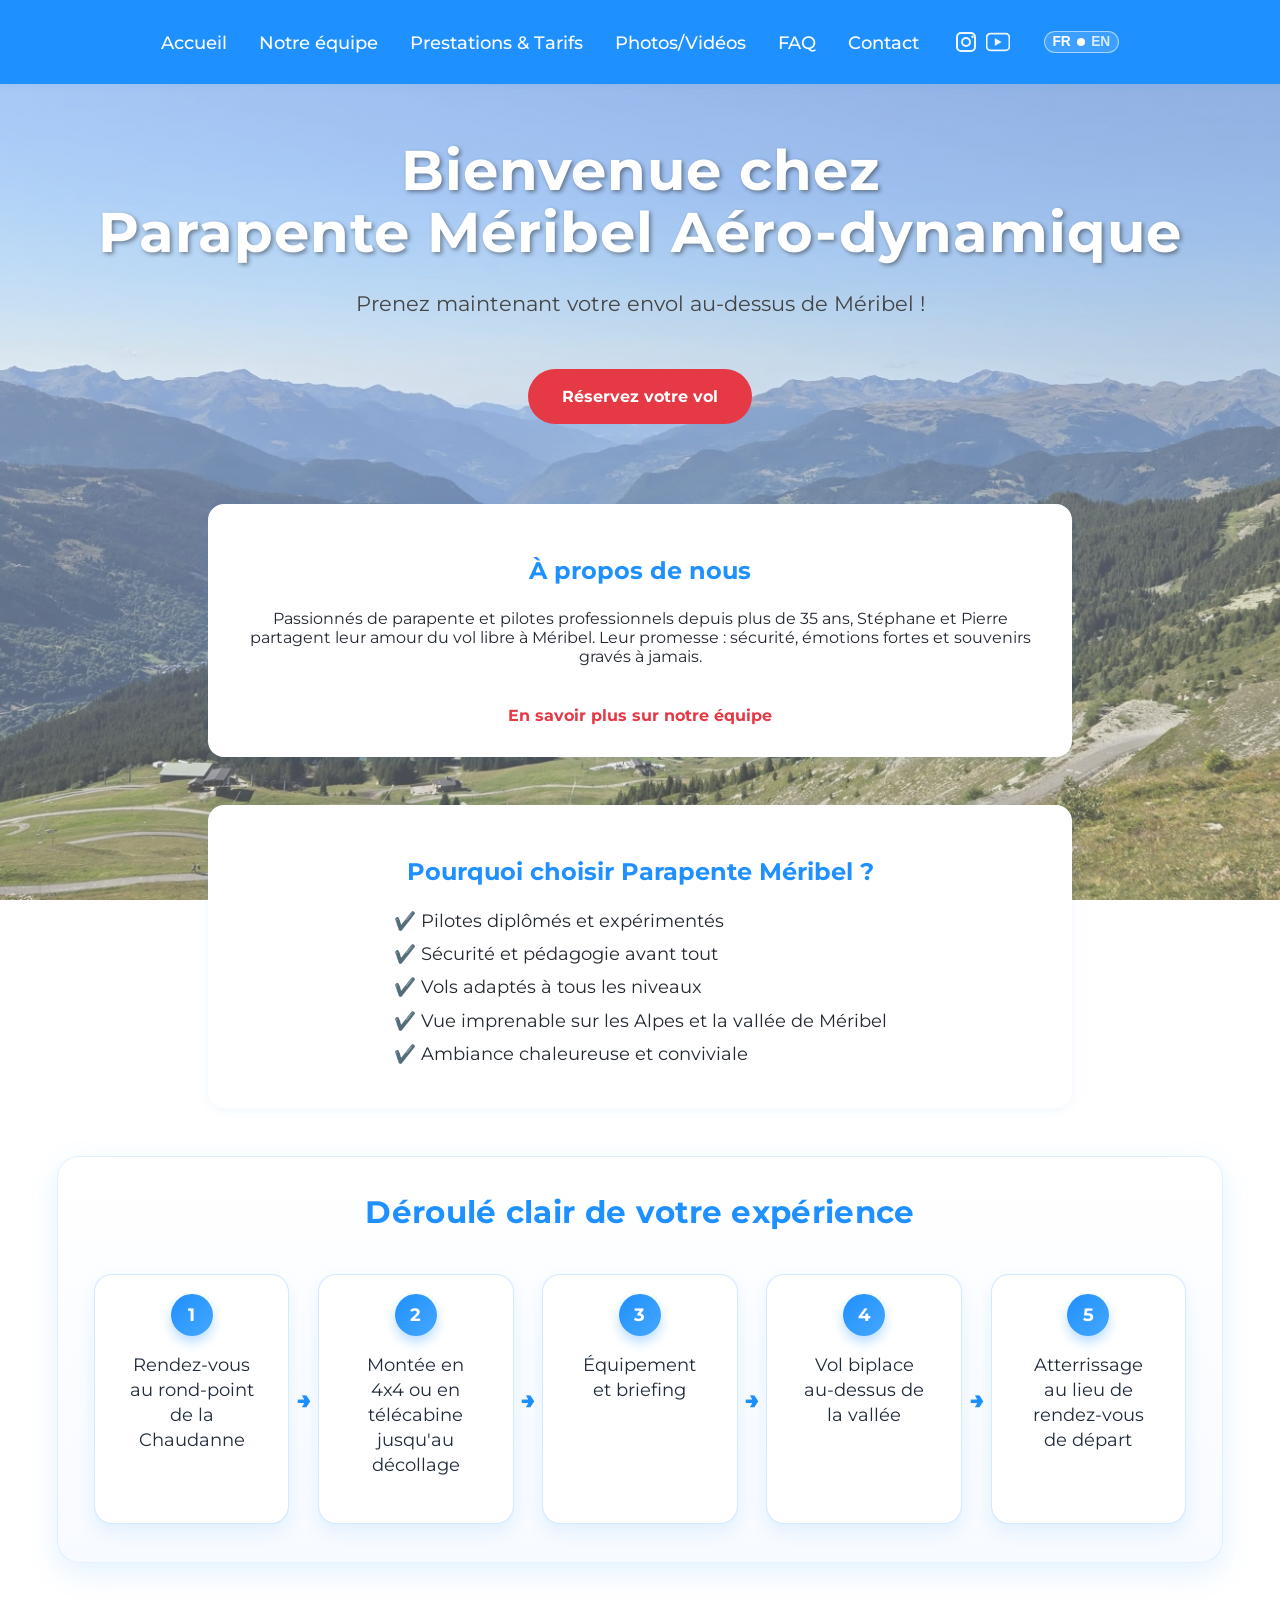
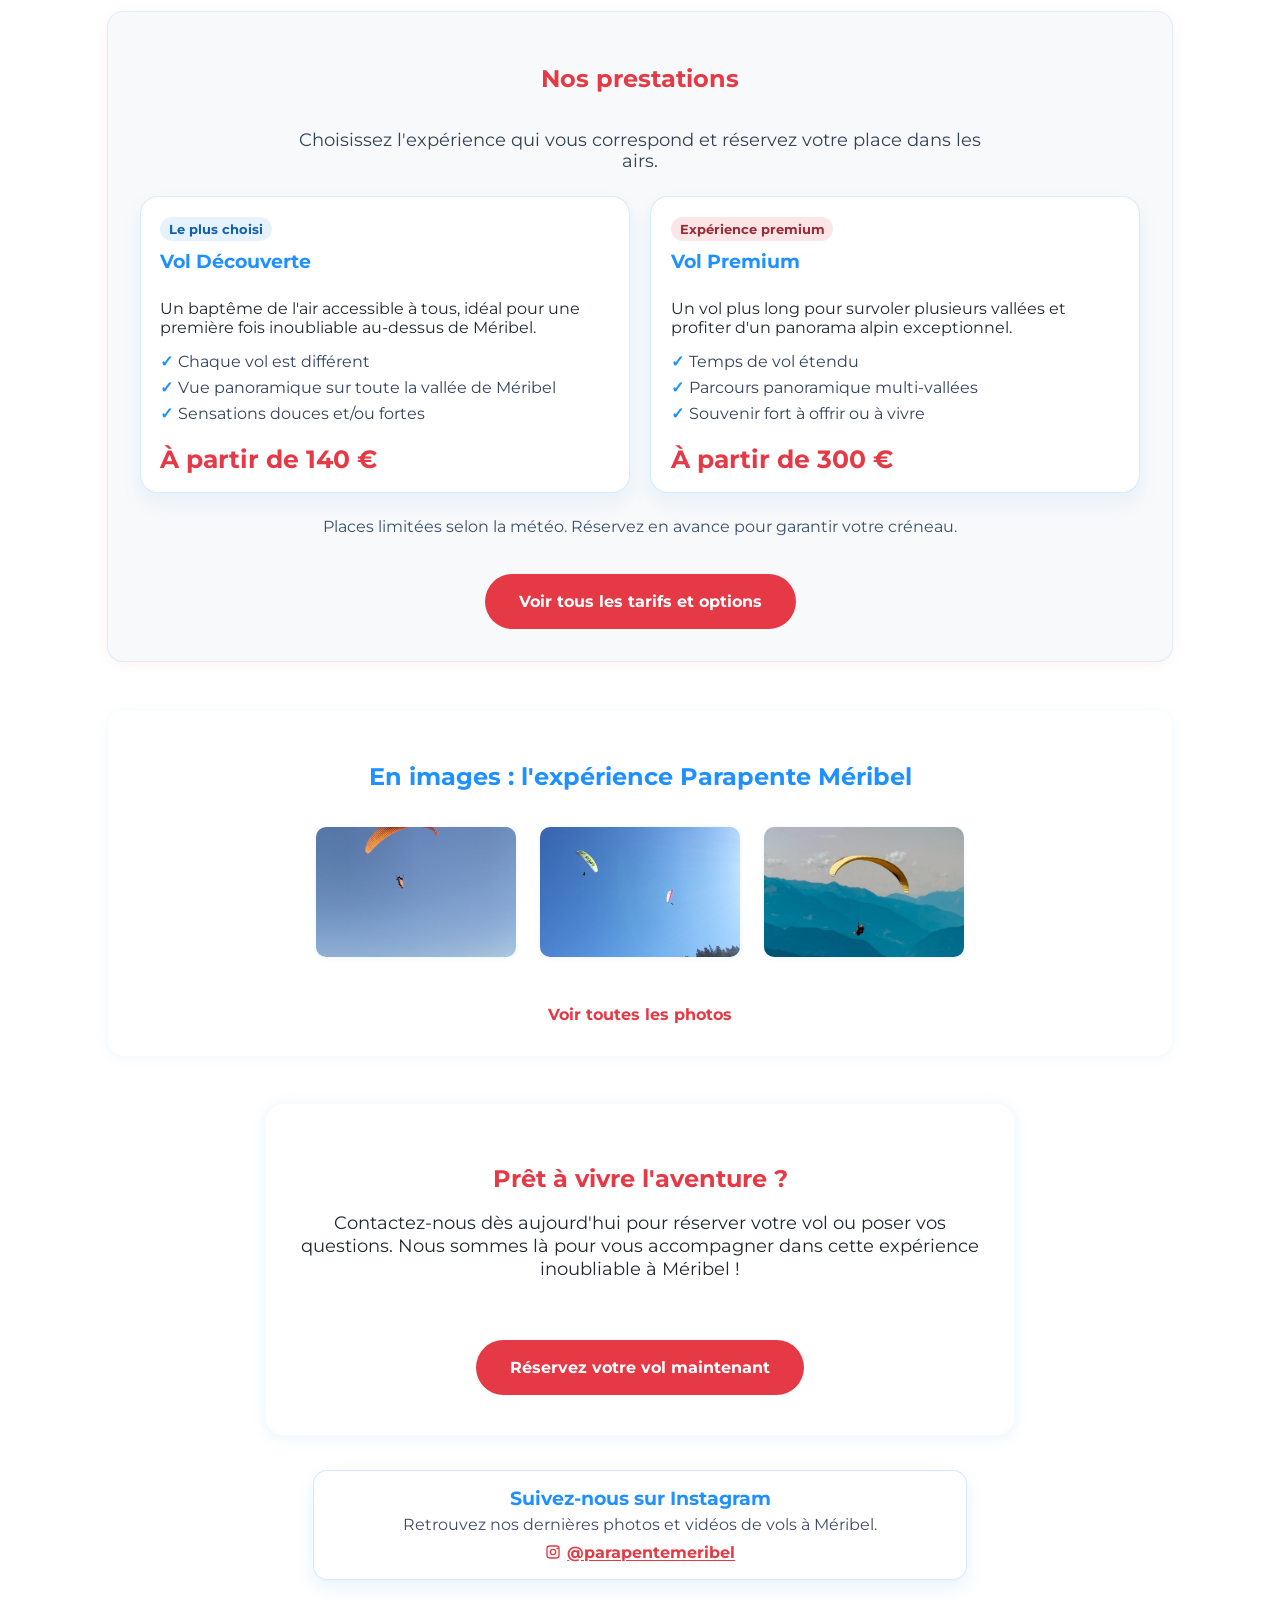
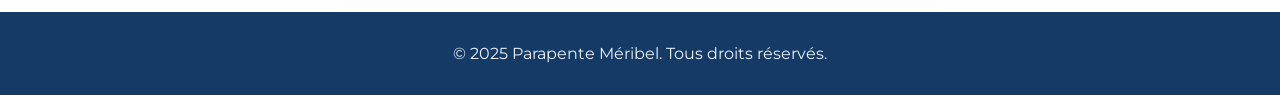
==== commit 644e09b5: "Little updates before deployement" ====
--- a/index.html
+++ b/index.html
@@ -7,6 +7,9 @@
     <meta name="description" content="Découvrez le parapente à Méribel avec Stéphane et Pierre, pilotes professionnels. Vols biplace, baptêmes, tarifs, photos et réservations.">
     <meta name="robots" content="index,follow">
     <link rel="canonical" href="index.html">
+    <link rel="alternate" hreflang="fr" href="index.html">
+    <link rel="alternate" hreflang="en" href="index.html?lang=en">
+    <link rel="alternate" hreflang="x-default" href="index.html">
     <meta property="og:type" content="website">
     <meta property="og:title" content="Parapente Méribel - Vols Biplace & Baptêmes">
     <meta property="og:description" content="Découvrez le parapente à Méribel avec Stéphane et Pierre, pilotes professionnels.">
--- a/css/style.css
+++ b/css/style.css
@@ -42,14 +42,6 @@
     padding: 30px 40px;
     box-shadow: 0 2px 8px rgba(30, 144, 255, 0.08);
 }
-header .container {
-    display: flex;
-    align-items: center;
-    justify-content: space-between;
-    max-width: 1200px;
-    margin: 0 auto;
-    padding: 0 1em;
-}
 header .logo img {
     height: 48px;
 }
@@ -70,9 +62,16 @@
     list-style: none;
     display: flex;
     justify-content: center;
+    align-items: center;
+    flex-wrap: nowrap;
     gap: 2em;
     margin: 0;
     padding: 0;
+}
+
+nav ul > li {
+    display: flex;
+    align-items: center;
 }
 nav a {
     color: #fff;
@@ -84,9 +83,19 @@
     color: #e63946; /* Red accent on hover */
 }
 
-.insta-nav-item {
+header nav ul a {
+    margin-left: 0;
+}
+
+.social-nav-item {
     display: flex;
     align-items: center;
+    gap: 0.45em;
+    margin-left: 0.2em;
+}
+
+.social-nav-item a {
+    margin-left: 0 !important;
 }
 
 .insta-corner-link {
@@ -95,9 +104,10 @@
     justify-content: center;
     width: 24px;
     height: 24px;
+    line-height: 0;
     color: #ffffff;
     opacity: 0.92;
-    margin-left: 0.1em;
+    margin-left: 0;
     transition: color 0.2s ease, opacity 0.2s ease, transform 0.2s ease;
 }
 
@@ -114,9 +124,35 @@
     fill: currentColor;
 }
 
+.youtube-corner-link {
+    display: inline-flex;
+    align-items: center;
+    justify-content: center;
+    width: 24px;
+    height: 24px;
+    line-height: 0;
+    color: #ffffff;
+    opacity: 0.92;
+    margin-left: 0;
+    transition: color 0.2s ease, opacity 0.2s ease, transform 0.2s ease;
+}
+
+.youtube-corner-link:hover {
+    color: #ffd700;
+    opacity: 1;
+    transform: translateY(-1px);
+}
+
+.youtube-corner-link svg {
+    display: block;
+    width: 100%;
+    height: 100%;
+}
+
 .lang-switch-item {
     display: flex;
     align-items: center;
+    margin-left: 0.15em;
 }
 
 .lang-switch-btn {
@@ -159,13 +195,23 @@
 
 /* Responsive header/nav */
 @media (max-width: 600px) {
-    header .container {
-        flex-direction: column;
-        align-items: flex-start;
-    }
+    header {
+        padding: 18px 14px;
+    }
+
+    nav ul {
+        flex-wrap: wrap;
+        justify-content: center;
+        row-gap: 0.6em;
+        column-gap: 1em;
+    }
+
     header nav a {
-        margin: 0.5em 1em 0 0;
-        font-size: 1em;
+        font-size: 0.98em;
+    }
+
+    .social-nav-item {
+        margin-left: 0;
     }
 }
 
@@ -735,13 +781,9 @@
     .gallery-grid img {
         height: 140px;
     }
-    header .container {
-        flex-direction: column;
-        align-items: flex-start;
-    }
-    header nav a {
-        margin: 0.5em 1em 0 0;
-        font-size: 1em;
+    nav ul {
+        flex-wrap: wrap;
+        justify-content: center;
     }
 }
 
@@ -763,6 +805,13 @@
             linear-gradient(rgba(255,255,255,0.35), rgba(255,255,255,0)),
             url('../images/fondcentre.jpg') no-repeat center center fixed;
     background-size: cover;
+}
+
+@media (max-width: 900px) {
+    body.home-bg {
+        background-attachment: scroll;
+        background-position: center top;
+    }
 }
 
 /* ========== TEAM PAGE ========== */
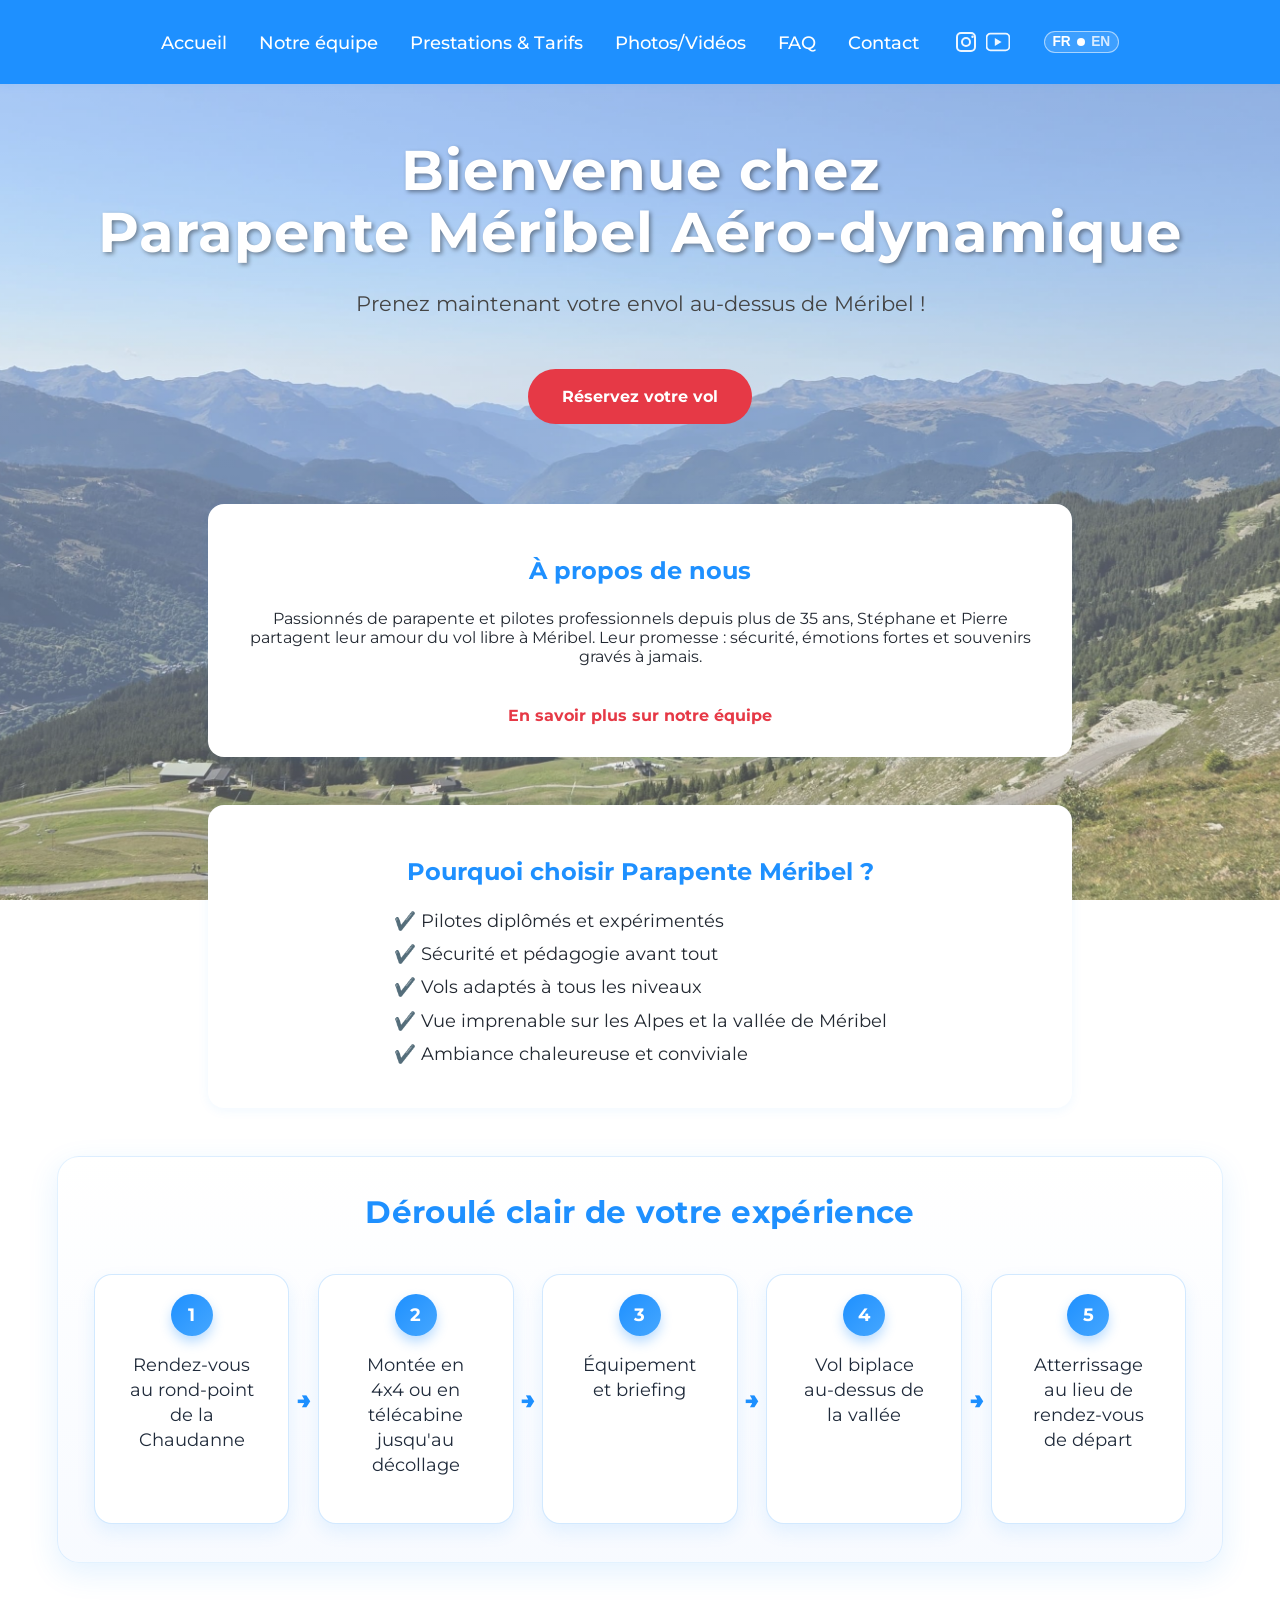
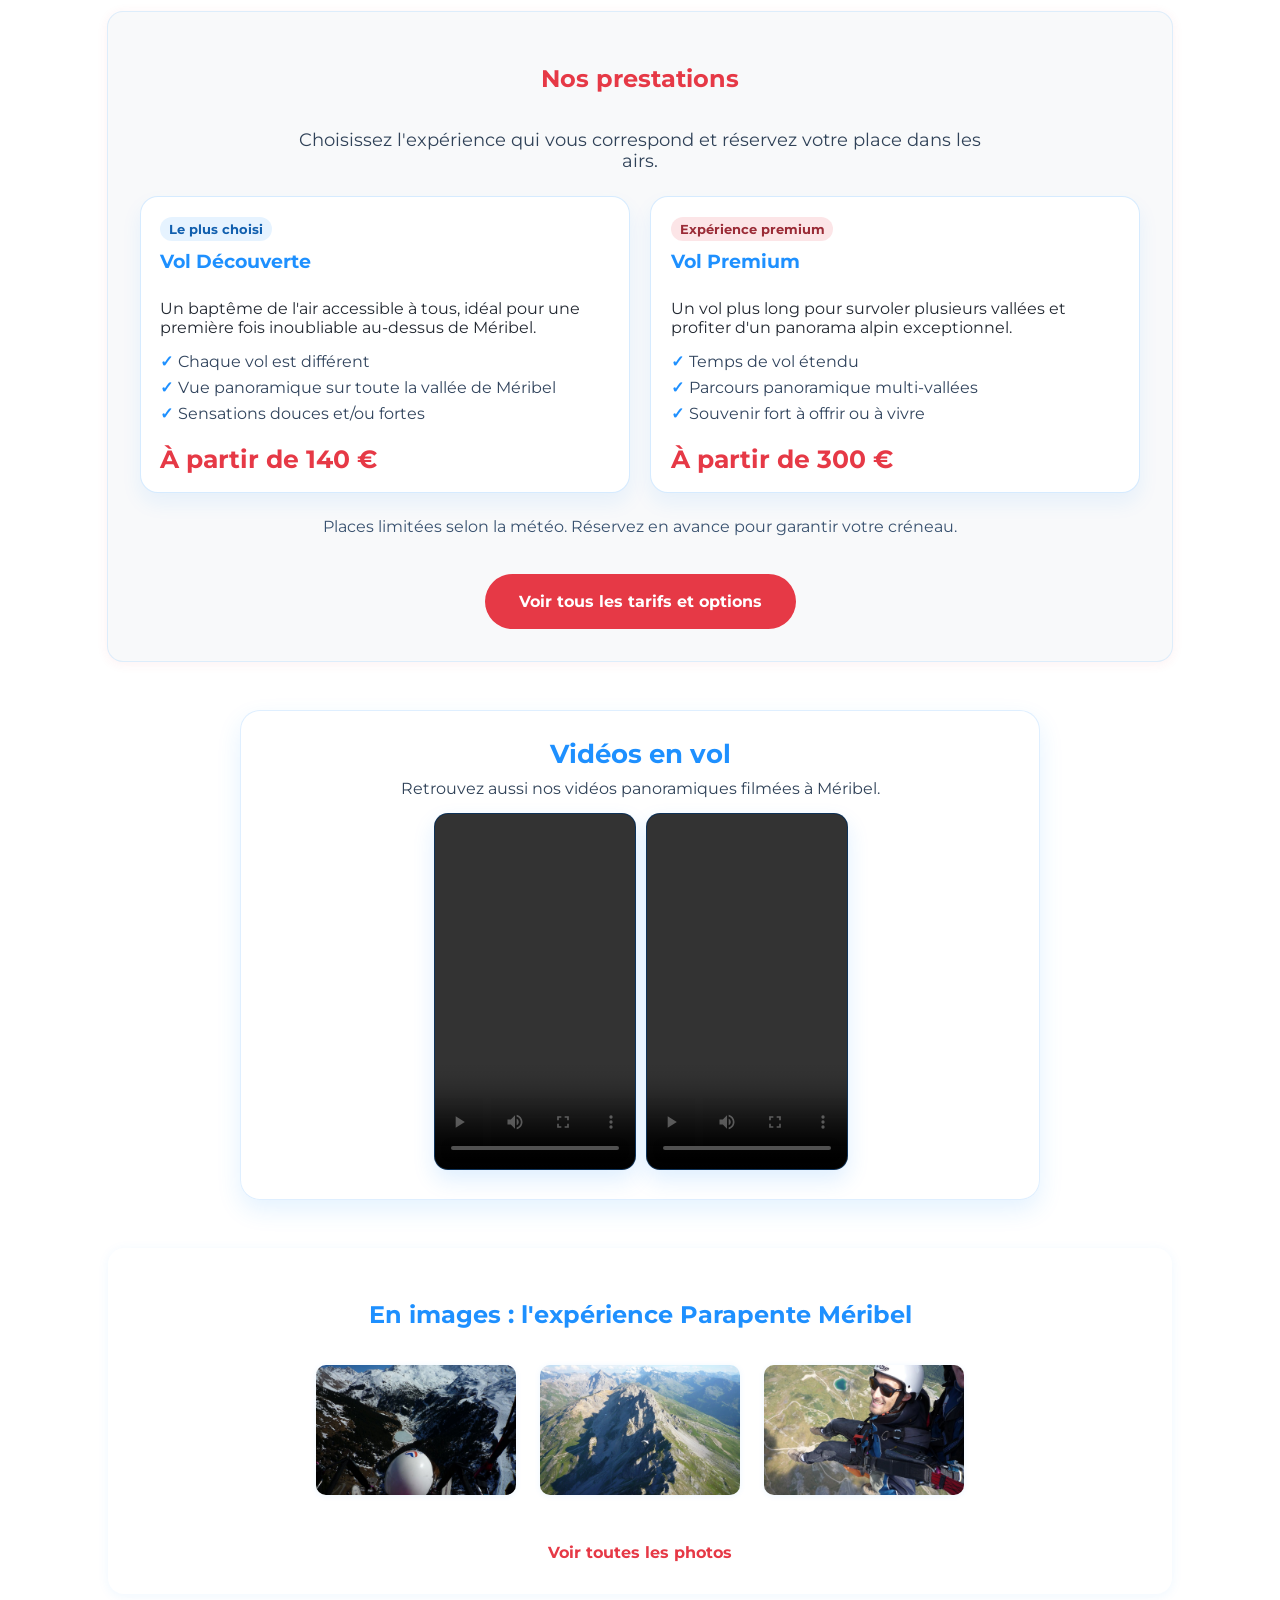
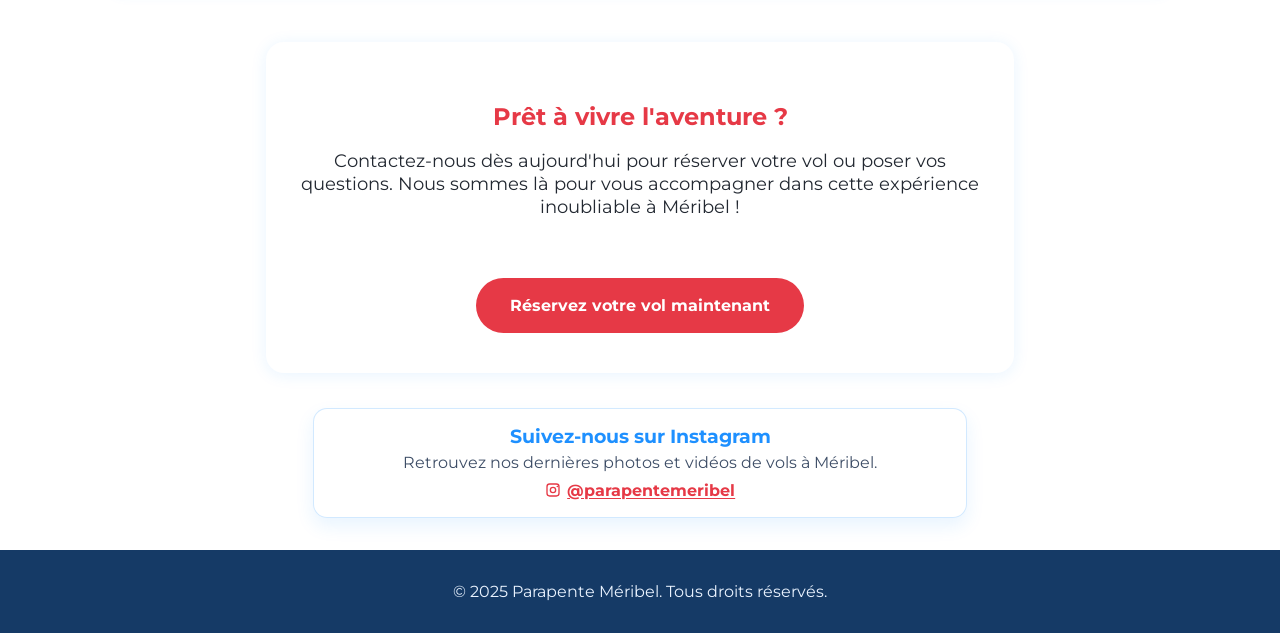
==== commit ebf6d782: "updates" ====
--- a/index.html
+++ b/index.html
@@ -114,12 +114,27 @@
         <a href="services.html" class="cta-btn">Voir tous les tarifs et options</a>
     </section>
 
+    <section class="gallery-local-videos home-local-videos">
+        <h2>Vidéos en vol</h2>
+        <p>Retrouvez aussi nos vidéos panoramiques filmées à Méribel.</p>
+        <div class="gallery-video-grid">
+            <video class="gallery-local-video" controls preload="auto" playsinline>
+                <source src="images/panoramavideo2.mp4" type="video/mp4">
+                Votre navigateur ne prend pas en charge la vidéo HTML5.
+            </video>
+            <video class="gallery-local-video" controls preload="auto" playsinline>
+                <source src="images/Panorama_video.mp4" type="video/mp4">
+                Votre navigateur ne prend pas en charge la vidéo HTML5.
+            </video>
+        </div>
+    </section>
+
     <section class="gallery-preview">
         <h2>En images : l'expérience Parapente Méribel</h2>
         <div class="gallery-thumbs">
-            <img src="images/parapente7.jpeg" alt="Décollage parapente à Méribel" width="1200" height="800" loading="lazy" decoding="async" onclick="openLightbox(this.src, this.alt)">
-            <img src="images/parapente9.jpeg" alt="Vue aérienne sur la vallée de Méribel" width="1200" height="800" loading="lazy" decoding="async" onclick="openLightbox(this.src, this.alt)">
-            <img src="images/parapente3.jpeg" alt="Sourires en vol biplace" width="1200" height="800" loading="lazy" decoding="async" onclick="openLightbox(this.src, this.alt)">
+            <img src="images/lac-meribel.jpg" alt="Passager en vol biplace au-dessus de Méribel" width="1024" height="768" loading="lazy" decoding="async" onclick="openLightbox(this.src, this.alt)">
+            <img src="images/burgin-meribel.jpg" alt="Panorama aérien des sommets autour de Méribel" width="1024" height="768" loading="lazy" decoding="async" onclick="openLightbox(this.src, this.alt)">
+            <img src="images/plan-tougnette-meribel.jpg" alt="Vue hivernale en parapente au-dessus de Méribel" width="1024" height="768" loading="lazy" decoding="async" onclick="openLightbox(this.src, this.alt)">
         </div>
         <a href="gallery.html" class="cta-link">Voir toutes les photos</a>
     </section>
--- a/css/style.css
+++ b/css/style.css
@@ -213,6 +213,7 @@
     .social-nav-item {
         margin-left: 0;
     }
+
 }
 
 /* ========== HERO SECTION ========== */
@@ -713,6 +714,14 @@
     text-align: center;
 }
 
+.home-bg:not(.gallery-page) #lightbox-caption {
+    display: none;
+}
+
+.gallery-page #lightbox-caption {
+    display: none;
+}
+
 /* ========== BOTTOM CALL TO ACTION ========== */
 .cta-bottom {
     max-width: 700px;
@@ -744,6 +753,110 @@
     box-shadow: 0 10px 24px rgba(30, 144, 255, 0.12);
 }
 
+.gallery-video-preview {
+    max-width: 900px;
+    margin: 0.8em auto 1.4em;
+    padding: 0 1em;
+    text-align: center;
+}
+
+.gallery-video-preview h2 {
+    color: #1e90ff;
+    margin: 0 0 0.35em;
+    font-size: clamp(1.5rem, 2.2vw, 2rem);
+}
+
+.gallery-video-preview p {
+    margin: 0 0 0.9em;
+    color: #304258;
+    font-size: 1.03em;
+}
+
+.gallery-video-preview .video-frame {
+    position: relative;
+    width: 100%;
+    padding-top: 56.25%;
+    border-radius: 14px;
+    overflow: hidden;
+    border: 1px solid rgba(30, 144, 255, 0.18);
+    box-shadow: 0 10px 22px rgba(30, 144, 255, 0.14);
+    background: #0b1d33;
+}
+
+.gallery-video-preview .video-frame iframe {
+    position: absolute;
+    inset: 0;
+    width: 100%;
+    height: 100%;
+    border: 0;
+}
+
+.gallery-local-videos {
+    max-width: 1120px;
+    margin: 1.1em auto 1.8em;
+    padding: 0 1em;
+    text-align: center;
+}
+
+.home-local-videos {
+    max-width: 760px;
+    margin: 2.1em auto 1.6em;
+    padding: 1.7em 1.2em 1.8em;
+    background: rgba(255, 255, 255, 0.95);
+    border: 1px solid rgba(30, 144, 255, 0.14);
+    border-radius: 20px;
+    box-shadow: 0 10px 24px rgba(30, 144, 255, 0.12);
+}
+
+.gallery-local-videos h2 {
+    color: #1e90ff;
+    margin: 0 0 0.35em;
+    font-size: clamp(1.4rem, 2vw, 1.9rem);
+}
+
+.gallery-local-videos p {
+    margin: 0 0 0.9em;
+    color: #304258;
+    font-size: 1.01em;
+}
+
+.gallery-video-grid {
+    display: grid;
+    grid-template-columns: repeat(auto-fit, minmax(150px, 200px));
+    justify-content: center;
+    gap: 0.8em;
+}
+
+.gallery-video-grid video {
+    width: 100%;
+    aspect-ratio: 9 / 16;
+    object-fit: cover;
+    border-radius: 14px;
+    border: 1px solid rgba(30, 144, 255, 0.18);
+    box-shadow: 0 10px 22px rgba(30, 144, 255, 0.14);
+    background: #0b1d33;
+}
+
+.gallery-video-grid video:fullscreen {
+    width: auto;
+    height: 100vh;
+    max-width: 100vw;
+    max-height: 100vh;
+    aspect-ratio: 9 / 16;
+    object-fit: contain;
+    background: #000;
+}
+
+.gallery-video-grid video:-webkit-full-screen {
+    width: auto;
+    height: 100vh;
+    max-width: 100vw;
+    max-height: 100vh;
+    aspect-ratio: 9 / 16;
+    object-fit: contain;
+    background: #000;
+}
+
 .gallery-grid {
     display: grid;
     grid-template-columns: repeat(auto-fit, minmax(220px, 1fr));
@@ -780,6 +893,10 @@
     }
     .gallery-grid img {
         height: 140px;
+    }
+    .gallery-video-grid {
+        grid-template-columns: repeat(2, minmax(120px, 150px));
+        gap: 0.65em;
     }
     nav ul {
         flex-wrap: wrap;
@@ -1054,6 +1171,79 @@
     color: #222831;
 }
 
+.services-page .flight-details {
+    margin: 1.4em auto 1.4em auto;
+    max-width: 760px;
+    background: #ffffff;
+    border: 1px solid rgba(30, 144, 255, 0.16);
+    border-radius: 16px;
+    box-shadow: 0 8px 18px rgba(30, 144, 255, 0.08);
+    padding: 1.45em 1.2em;
+    text-align: center;
+}
+
+.services-page .flight-details h3 {
+    margin-top: 0;
+    margin-bottom: 0.7em;
+    color: #1e90ff;
+}
+
+.services-page .flight-details h4 {
+    margin: 1em 0 0.35em;
+    color: #22324a;
+    font-size: 1.04em;
+}
+
+.services-page .flight-details p {
+    margin: 0 0 0.55em;
+    color: #22324a;
+    font-size: 1.02em;
+    line-height: 1.45;
+    text-align: justify;
+}
+
+.services-page .flight-vehicle-gallery {
+    margin: 0.95em 0 0.65em;
+}
+
+.services-page .flight-vehicle-title {
+    text-align: center !important;
+    font-weight: 400;
+    font-style: italic;
+    font-size: 0.84em;
+    color: #5a6f8e;
+    margin-top: 0.45em !important;
+    margin-bottom: 0 !important;
+}
+
+.services-page .flight-vehicle-grid {
+    display: grid;
+    grid-template-columns: repeat(2, minmax(0, 1fr));
+    gap: 0.5em;
+    max-width: 460px;
+    margin: 0 auto;
+}
+
+.services-page .flight-vehicle-grid img {
+    width: 100%;
+    height: 120px;
+    object-fit: cover;
+    object-position: center center;
+    border-radius: 10px;
+    border: 1px solid rgba(30, 144, 255, 0.14);
+    background: transparent;
+    box-shadow: 0 2px 8px rgba(30, 144, 255, 0.08);
+    padding: 0;
+}
+
+.services-page .flight-vehicle-grid .vehicle-photo-1 {
+    object-position: 52% 62%;
+}
+
+.services-page .flight-vehicle-grid .vehicle-photo-2 {
+    object-position: 50% 60%;
+}
+
 .services-page .inline-contact-btn {
     display: inline;
     margin-left: 0.35em;
@@ -1099,6 +1289,10 @@
         grid-template-columns: 1fr;
         gap: 1em;
     }
+
+    .services-page .flight-vehicle-grid img {
+        height: 110px;
+    }
 }
 
 /* ========== CONTACTS PAGE ========== */
@@ -1282,6 +1476,11 @@
     color: #22324a;
 }
 
+.contact-bottom-cta {
+    margin-top: 1.5em;
+    text-align: center;
+}
+
 @media (max-width: 950px) {
     .contact-section {
         padding: 2em 1.2em 1.8em;
@@ -1326,6 +1525,18 @@
     text-align: left;
     margin: 0 auto;
     max-width: 700px;
+}
+
+.faq-section .resource-download-wrap {
+    max-width: 700px;
+    margin: 1.05em auto 1.55em;
+}
+
+.faq-section .resource-download {
+    display: block;
+    font-size: 0.96rem;
+    line-height: 1.35;
+    text-align: center;
 }
 
 .faq-item {
@@ -1390,3 +1601,20 @@
     padding: 0 1.05em 1.1em 1.05em;
 }
 
+.resource-download-wrap {
+    margin: 1em 0 0.35em;
+    text-align: center;
+}
+
+.resource-download {
+    display: inline-block;
+    color: #e63946;
+    font-weight: 700;
+    text-decoration: underline;
+    text-underline-offset: 2px;
+}
+
+.resource-download:hover {
+    color: #1e90ff;
+}
+
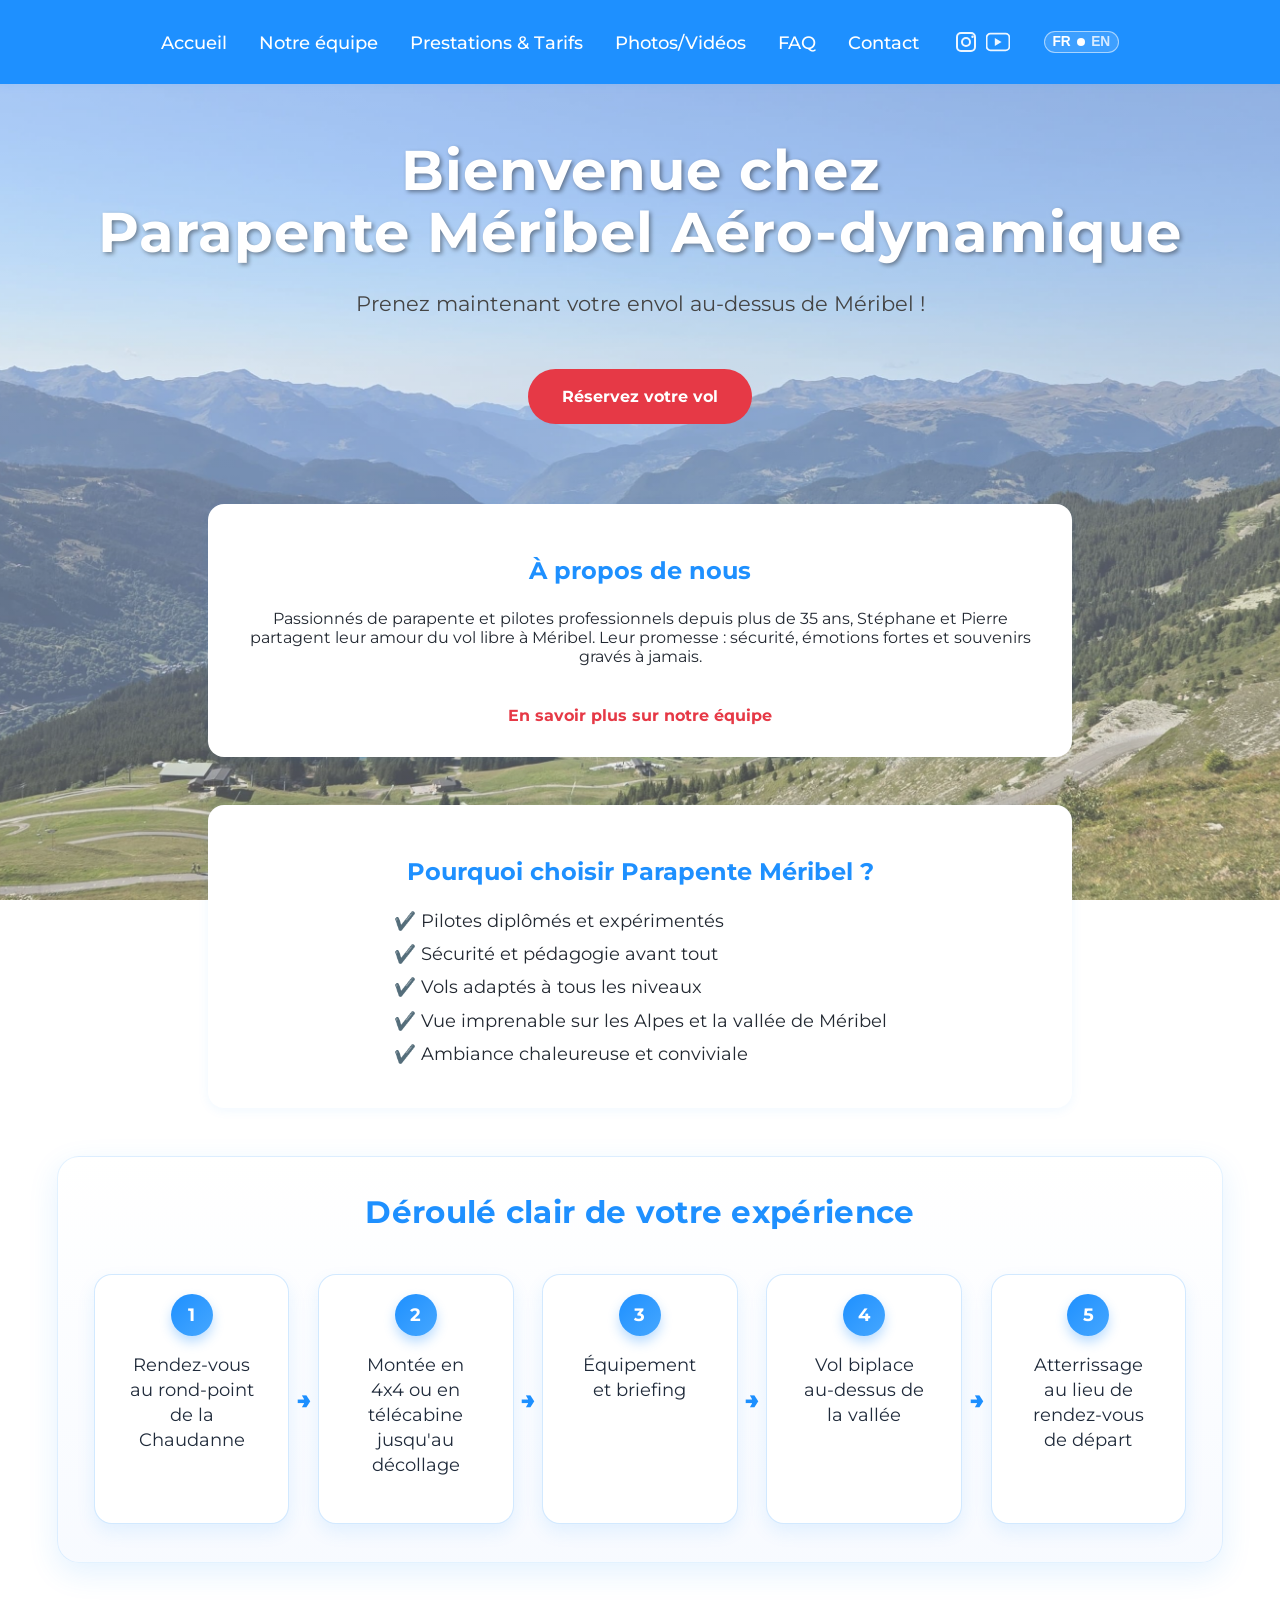
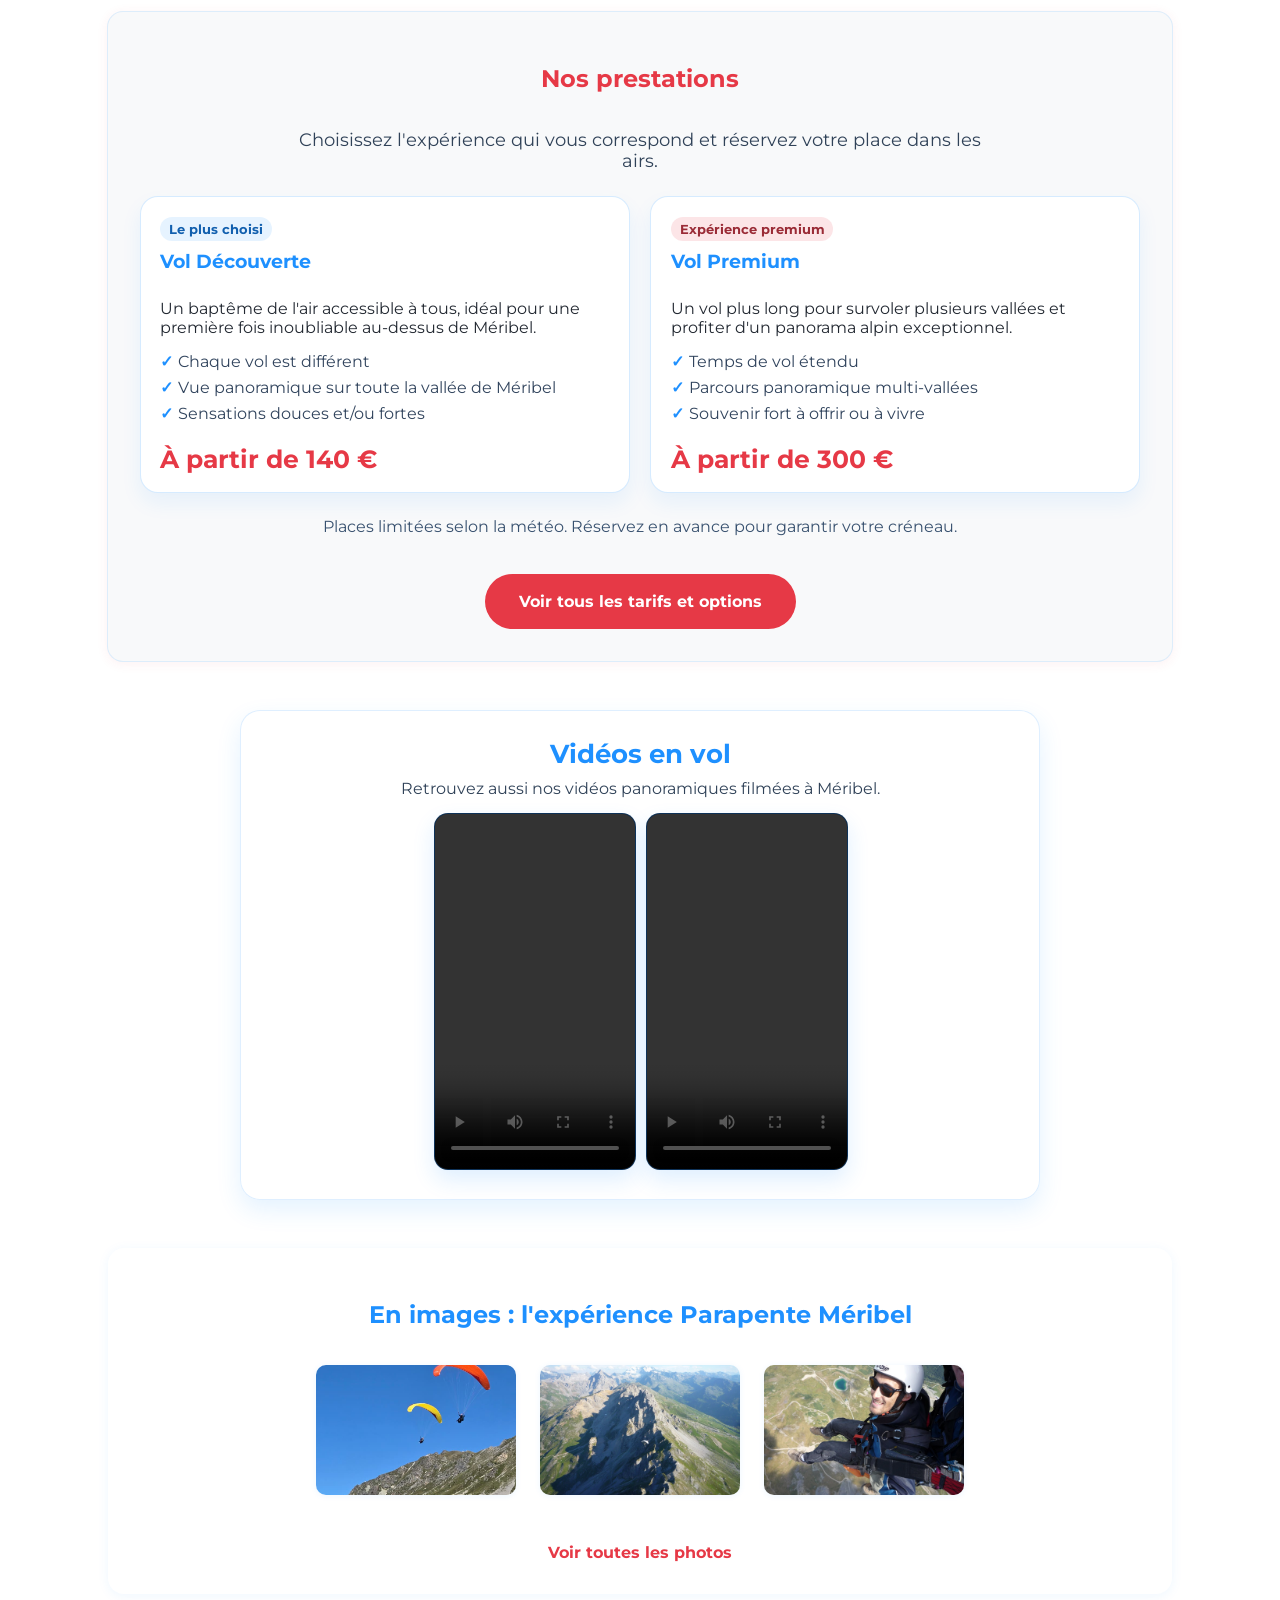
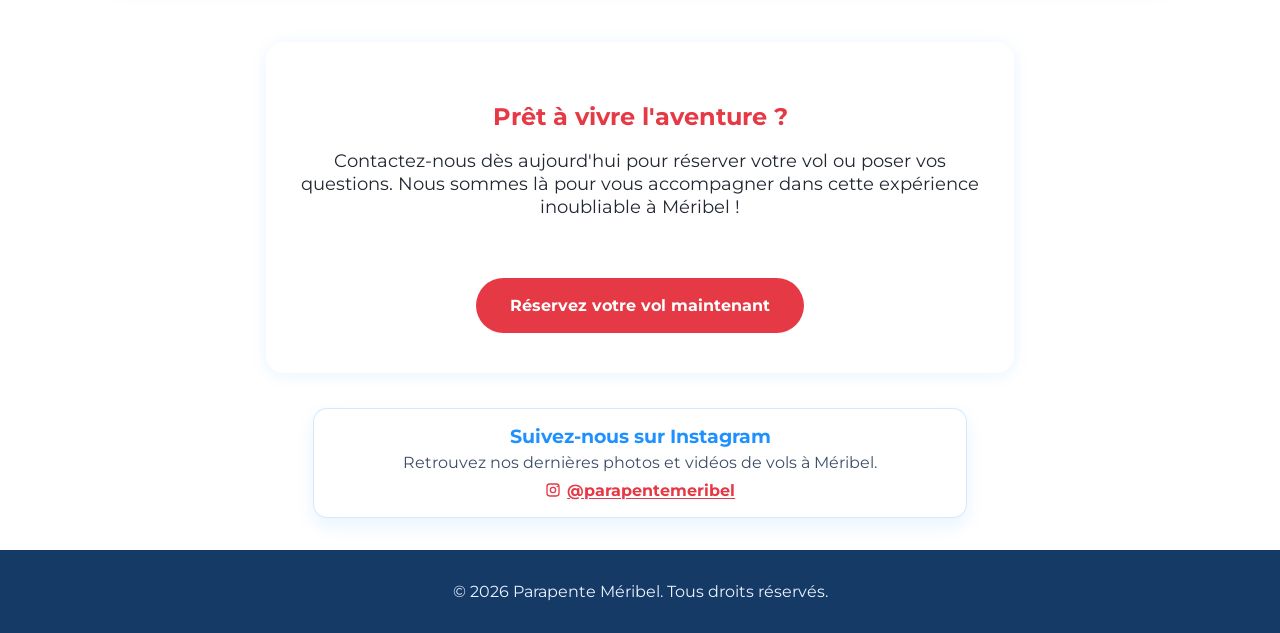
==== commit 2d5b298a: "latest updates" ====
--- a/index.html
+++ b/index.html
@@ -132,7 +132,7 @@
     <section class="gallery-preview">
         <h2>En images : l'expérience Parapente Méribel</h2>
         <div class="gallery-thumbs">
-            <img src="images/lac-meribel.jpg" alt="Passager en vol biplace au-dessus de Méribel" width="1024" height="768" loading="lazy" decoding="async" onclick="openLightbox(this.src, this.alt)">
+            <img src="images/two_parapente.jpeg" alt="Deux parapentes en vol au-dessus de Méribel" width="1024" height="768" loading="lazy" decoding="async" onclick="openLightbox(this.src, this.alt)">
             <img src="images/burgin-meribel.jpg" alt="Panorama aérien des sommets autour de Méribel" width="1024" height="768" loading="lazy" decoding="async" onclick="openLightbox(this.src, this.alt)">
             <img src="images/plan-tougnette-meribel.jpg" alt="Vue hivernale en parapente au-dessus de Méribel" width="1024" height="768" loading="lazy" decoding="async" onclick="openLightbox(this.src, this.alt)">
         </div>
@@ -170,7 +170,7 @@
 </main>
 
 <footer>
-    <p>&copy; 2025 Parapente Méribel. Tous droits réservés.</p>
+    <p>&copy; 2026 Parapente Méribel. Tous droits réservés.</p>
 </footer>
 <script src="js/main.js"></script>
 </body>
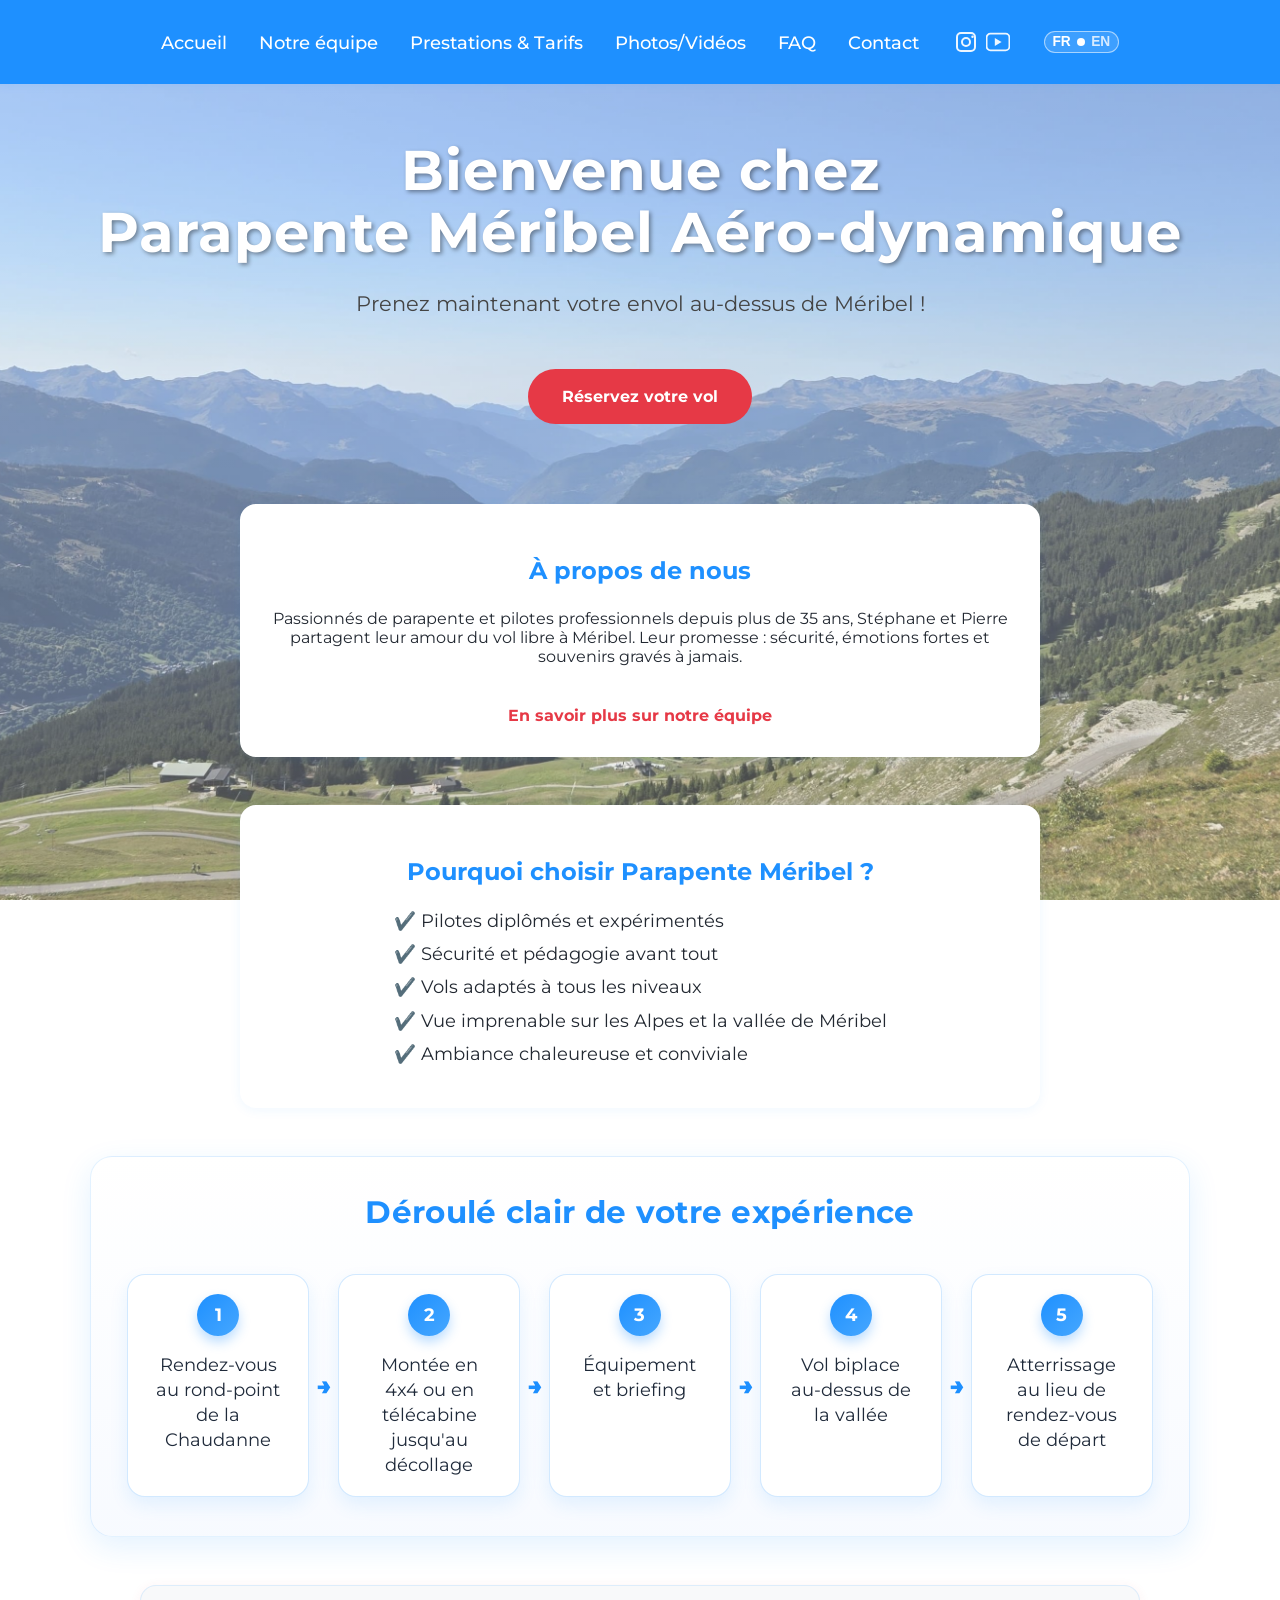
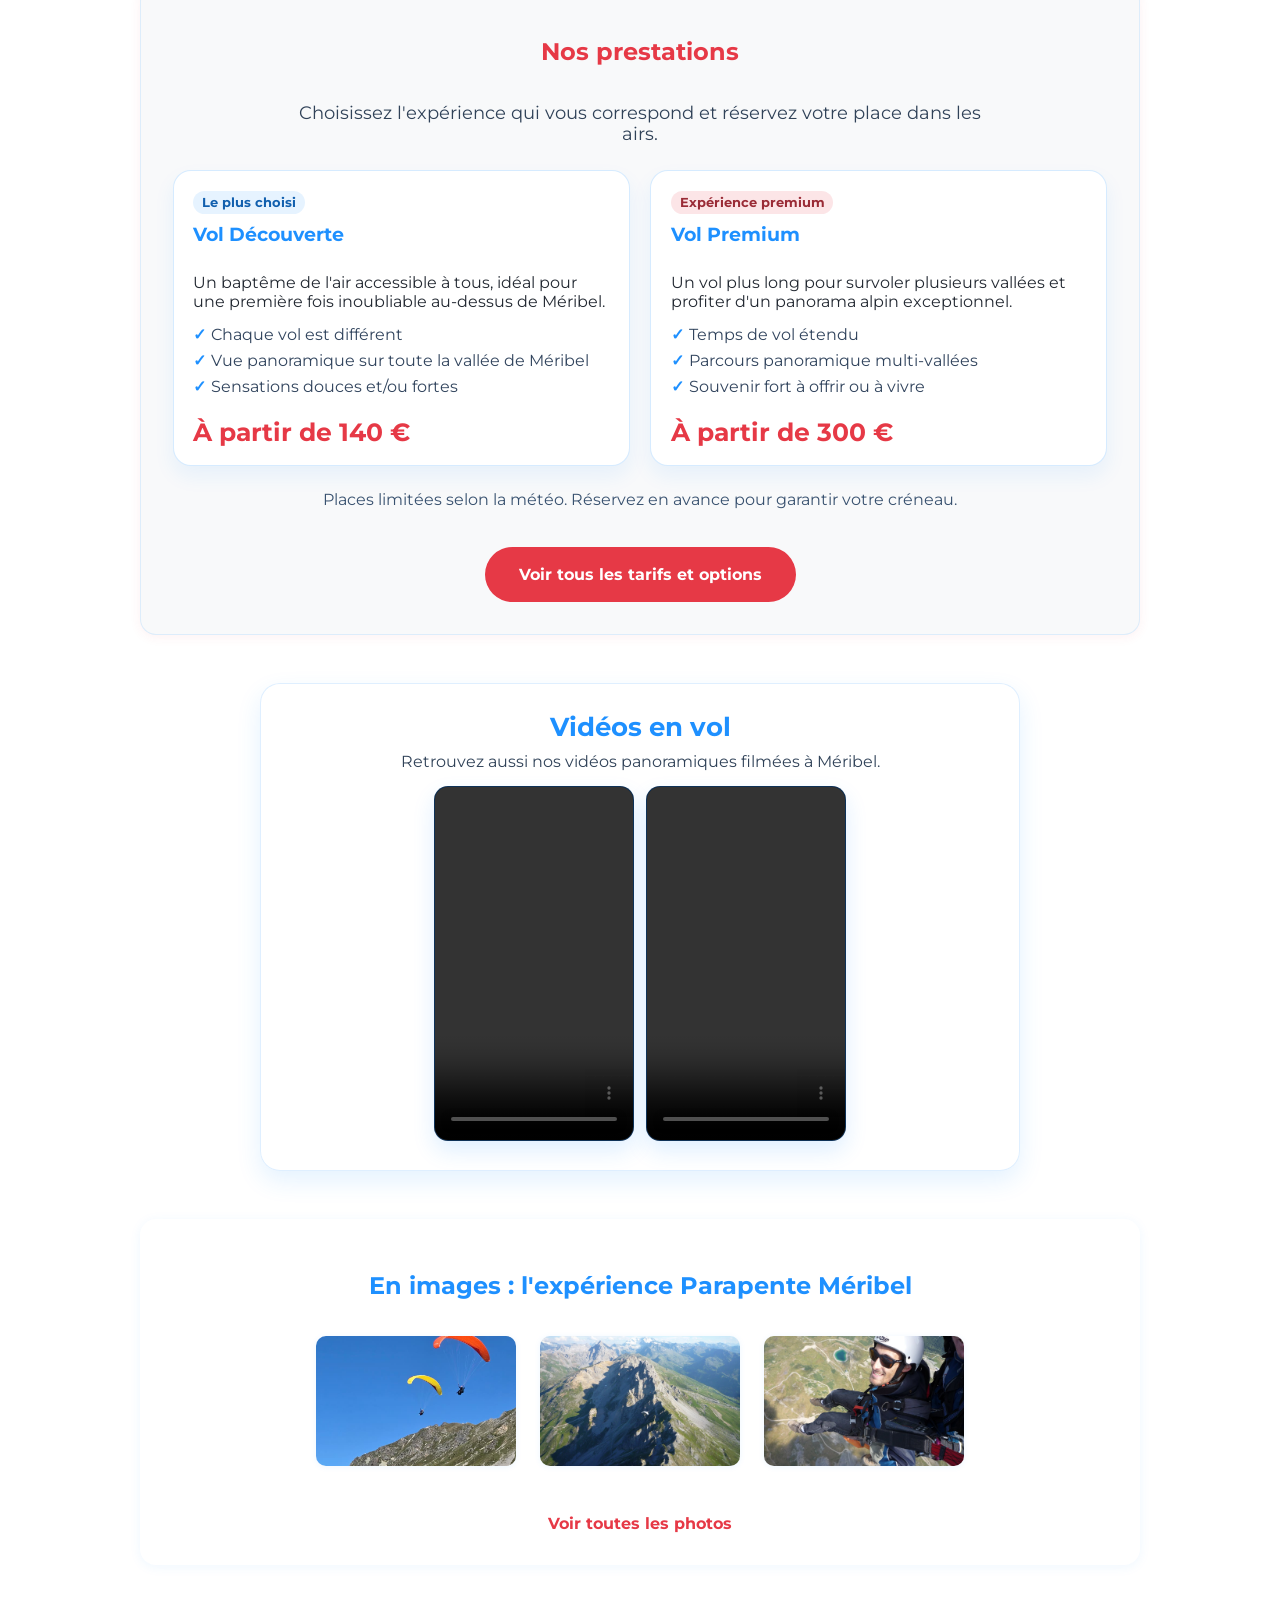
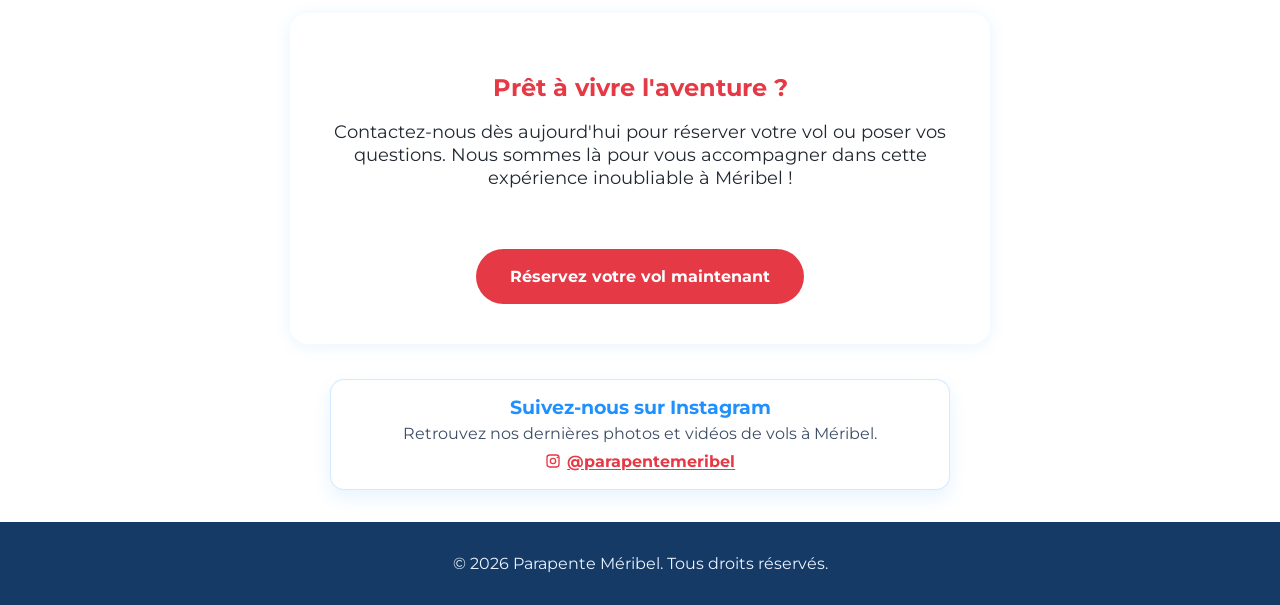
==== commit fbcf4e4a: "V1.0.2 - fix format for different proportions for white containers" ====
--- a/index.html
+++ b/index.html
@@ -6,16 +6,24 @@
     <title>Parapente Méribel - Vols Biplace & Baptêmes</title>
     <meta name="description" content="Découvrez le parapente à Méribel avec Stéphane et Pierre, pilotes professionnels. Vols biplace, baptêmes, tarifs, photos et réservations.">
     <meta name="robots" content="index,follow">
-    <link rel="canonical" href="index.html">
-    <link rel="alternate" hreflang="fr" href="index.html">
-    <link rel="alternate" hreflang="en" href="index.html?lang=en">
-    <link rel="alternate" hreflang="x-default" href="index.html">
+    <link rel="canonical" href="https://parapentemeribel.net/">
+    <link rel="alternate" hreflang="fr" href="https://parapentemeribel.net/">
+    <link rel="alternate" hreflang="en" href="https://parapentemeribel.net/?lang=en">
+    <link rel="alternate" hreflang="x-default" href="https://parapentemeribel.net/">
     <meta property="og:type" content="website">
     <meta property="og:title" content="Parapente Méribel - Vols Biplace & Baptêmes">
     <meta property="og:description" content="Découvrez le parapente à Méribel avec Stéphane et Pierre, pilotes professionnels.">
-    <meta property="og:image" content="images/parapente7.jpeg">
+    <meta property="og:url" content="https://parapentemeribel.net/">
+    <meta property="og:image" content="https://parapentemeribel.net/images/parapente7.jpeg">
+    <meta name="twitter:card" content="summary_large_image">
+    <meta name="twitter:title" content="Parapente Méribel - Vols Biplace & Baptêmes">
+    <meta name="twitter:description" content="Découvrez le parapente à Méribel avec Stéphane et Pierre, pilotes professionnels.">
+    <meta name="twitter:image" content="https://parapentemeribel.net/images/parapente7.jpeg">
     <link rel="stylesheet" href="css/style.css">
     <link href="https://fonts.googleapis.com/css?family=Montserrat:400,700&display=swap" rel="stylesheet">
+    <link rel="icon" type="image/png" sizes="48x48" href="images/favicon-48.png">
+    <link rel="icon" type="image/png" sizes="192x192" href="images/favicon-192.png">
+    <link rel="apple-touch-icon" href="images/favicon-192.png">
 </head>
 <body class="home-bg">
 <header>
@@ -175,3 +183,8 @@
 <script src="js/main.js"></script>
 </body>
 </html>
+
+
+
+
+
--- a/css/style.css
+++ b/css/style.css
@@ -5,6 +5,18 @@
     color: #222831;
     margin: 0;
     padding: 0;
+}
+
+html {
+    font-size: 16px;
+    -webkit-text-size-adjust: 100%;
+    text-size-adjust: 100%;
+}
+
+*,
+*::before,
+*::after {
+    box-sizing: border-box;
 }
 
 /* ========== PAGE TRANSITIONS ========== */
@@ -278,6 +290,7 @@
 /* ========== ABOUT & WHY US SECTIONS ========== */
 .about, .why-us {
     max-width: 800px;
+    width: min(800px, calc(100% - 2rem));
     margin: 3em auto;
     padding: 2em;
     background: #fff;
@@ -305,6 +318,7 @@
 /* ========== HOME DAY FLOW ========== */
 .day-flow {
     max-width: 1100px;
+    width: min(1100px, calc(100% - 2rem));
     margin: 3em auto;
     padding: 2.2em 2em 2.4em;
     background: linear-gradient(180deg, rgba(255, 255, 255, 0.95) 0%, rgba(247, 250, 255, 0.95) 100%);
@@ -534,6 +548,7 @@
 /* ========== SERVICES PREVIEW SECTION ========== */
 .services-preview {
     max-width: 1000px;
+    width: min(1000px, calc(100% - 2rem));
     margin: 3em auto;
     padding: 2em;
     background: #f8f9fa;
@@ -725,6 +740,7 @@
 /* ========== BOTTOM CALL TO ACTION ========== */
 .cta-bottom {
     max-width: 700px;
+    width: min(700px, calc(100% - 2rem));
     margin: 3em auto 0 auto;
     padding: 2.5em 1.5em;
     background: #ffffff;
@@ -745,6 +761,7 @@
 /* ========== FULL GALLERY PAGE GRID ========== */
 .gallery-page-panel {
     max-width: 1240px;
+    width: min(1240px, calc(100% - 2rem));
     margin: 2.2em auto;
     padding: 1.2em 0.2em 1.5em;
     background: rgba(255, 255, 255, 0.94);
@@ -800,6 +817,7 @@
 
 .home-local-videos {
     max-width: 760px;
+    width: min(760px, calc(100% - 2rem));
     margin: 2.1em auto 1.6em;
     padding: 1.7em 1.2em 1.8em;
     background: rgba(255, 255, 255, 0.95);
@@ -927,7 +945,10 @@
 @media (max-width: 900px) {
     body.home-bg {
         background-attachment: scroll;
-        background-position: center top;
+        background-position: center top, center top;
+        background-repeat: no-repeat, no-repeat;
+        background-size: 100% 100%, contain;
+        background-color: #dbe8f8;
     }
 }
 
@@ -990,6 +1011,7 @@
 
 .services-page .services-preview {
     max-width: 1060px;
+    width: min(1060px, calc(100% - 2rem));
     margin: 3em auto 2em auto;
     background: linear-gradient(180deg, rgba(255, 255, 255, 0.97), rgba(247, 250, 255, 0.96));
     border: 1px solid rgba(30, 144, 255, 0.12);
@@ -1136,6 +1158,7 @@
 .services-page .options {
     margin: 2em auto 1.5em auto;
     max-width: 760px;
+    width: min(760px, calc(100% - 2rem));
     background: #ffffff;
     border: 1px solid rgba(30, 144, 255, 0.16);
     border-radius: 16px;
@@ -1174,6 +1197,7 @@
 .services-page .flight-details {
     margin: 1.4em auto 1.4em auto;
     max-width: 760px;
+    width: min(760px, calc(100% - 2rem));
     background: #ffffff;
     border: 1px solid rgba(30, 144, 255, 0.16);
     border-radius: 16px;
@@ -1299,6 +1323,7 @@
 
 .contact-section {
     max-width: 1080px;
+    width: min(1080px, calc(100% - 2rem));
     margin: 3.2em auto 2.2em auto;
     background: linear-gradient(180deg, rgba(255, 255, 255, 0.96), rgba(247, 250, 255, 0.96));
     border: 1px solid rgba(30, 144, 255, 0.12);
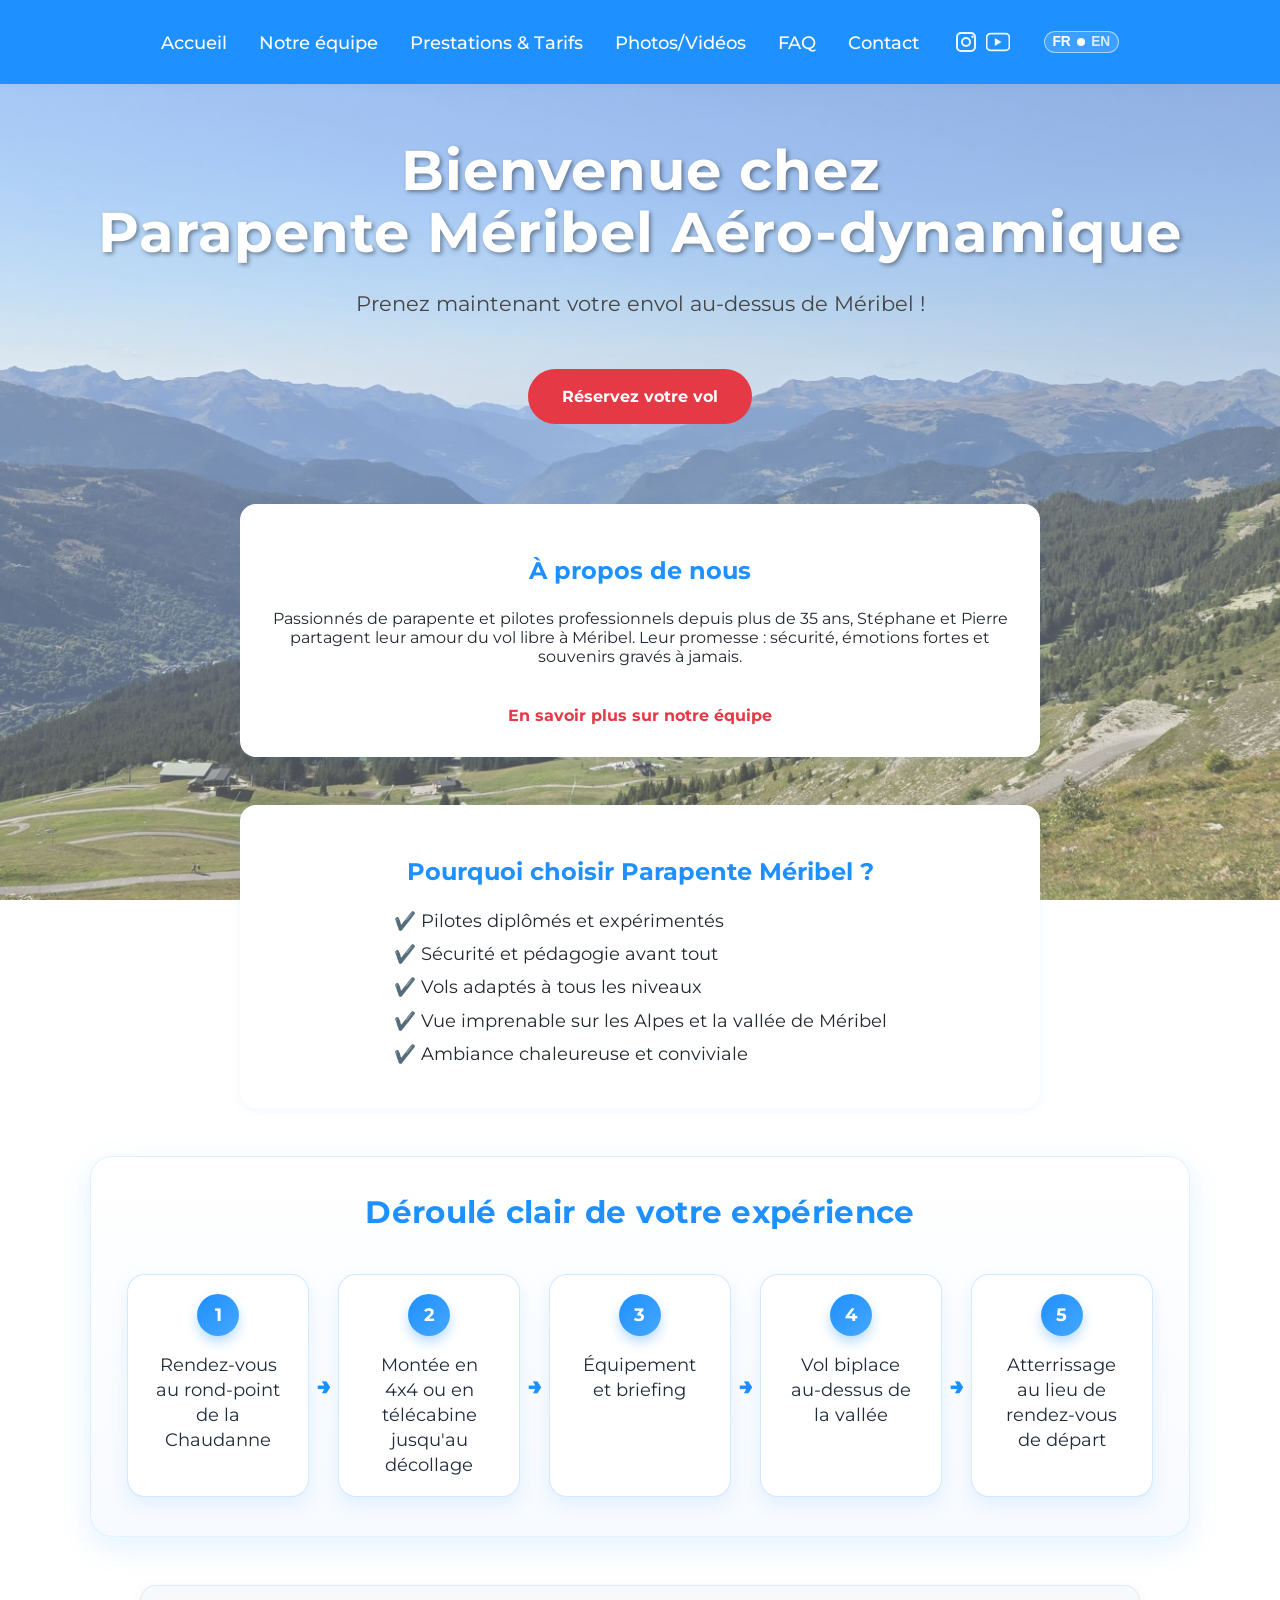
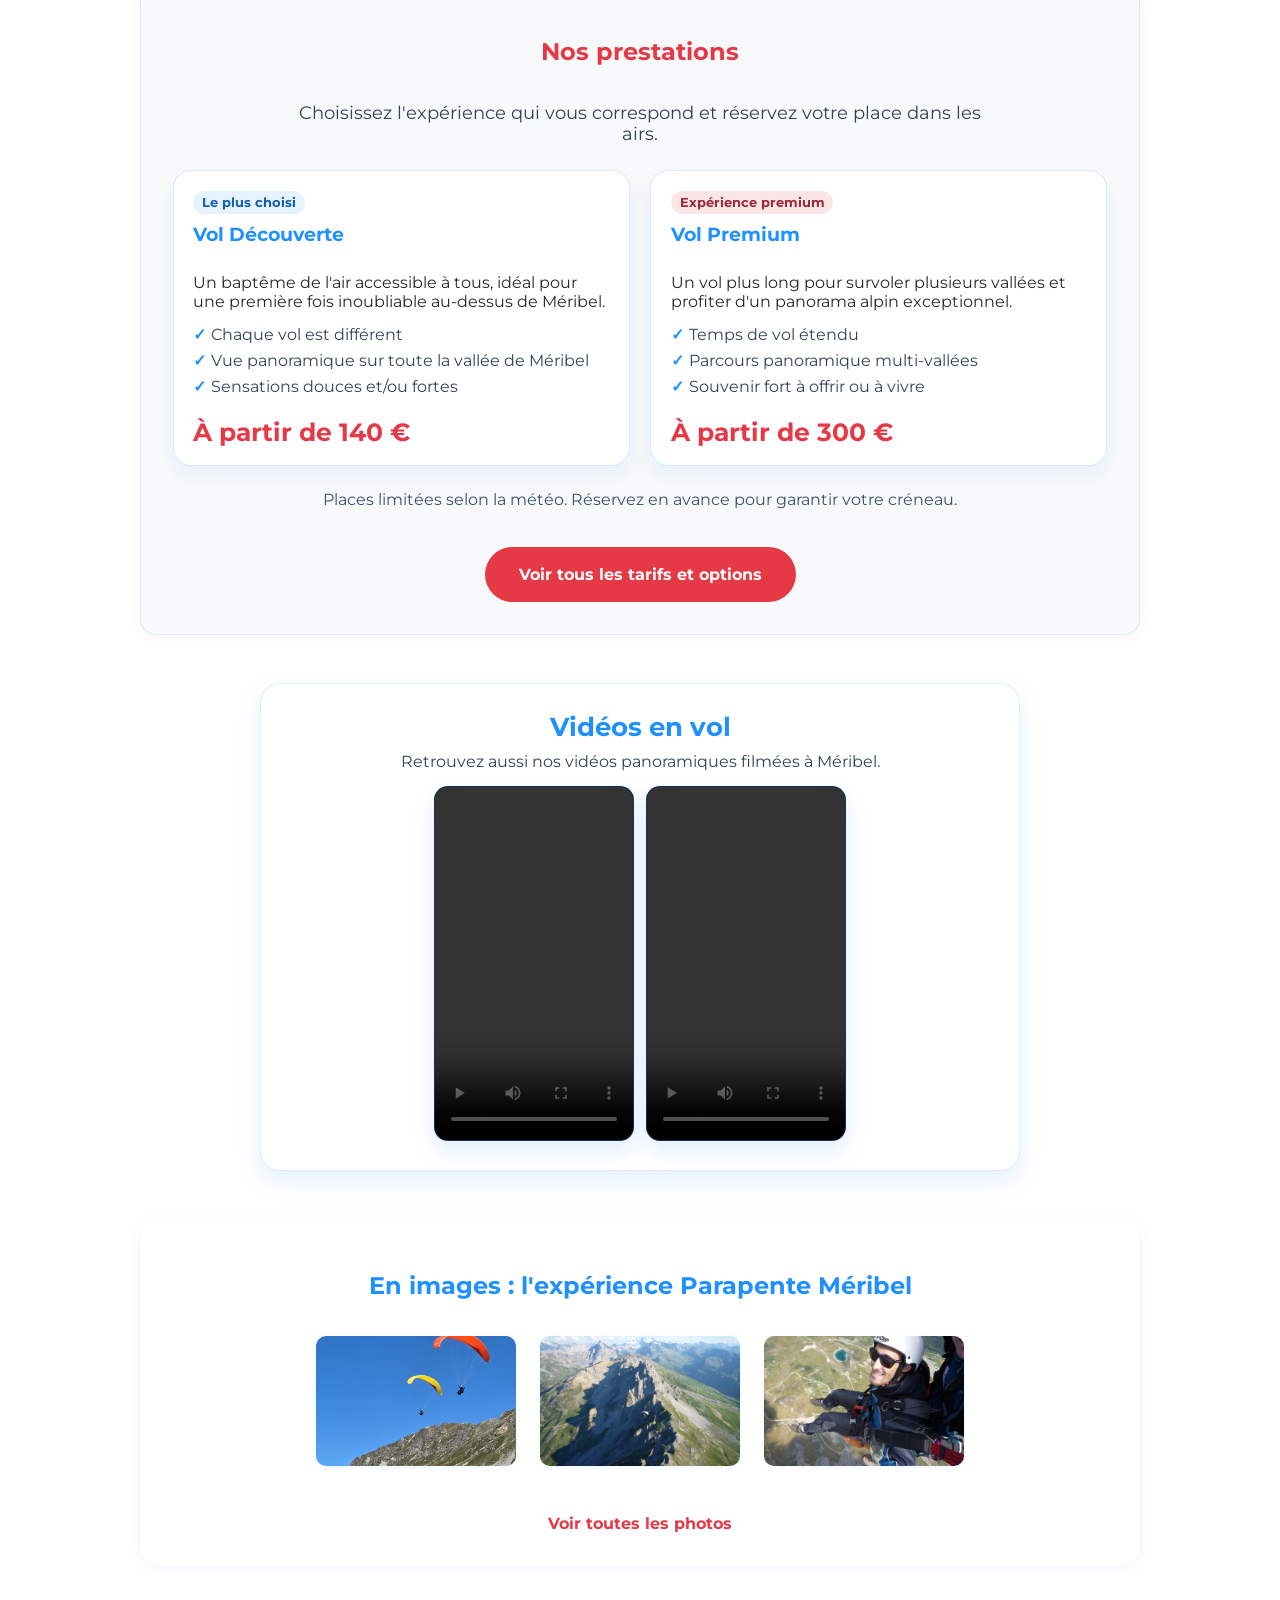
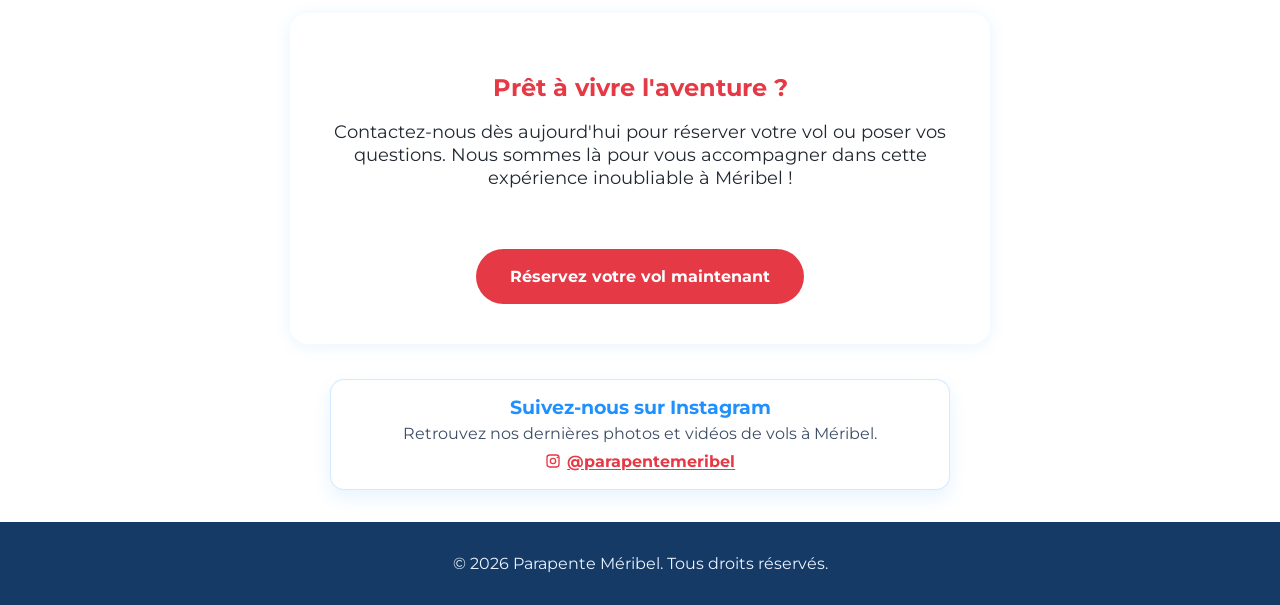
==== commit 180e1066: "V1.0.6 - Restructured mobile version, nav is broken on the menu" ====
--- a/index.html
+++ b/index.html
@@ -25,7 +25,7 @@
     <link rel="icon" type="image/png" sizes="192x192" href="images/favicon-192.png">
     <link rel="apple-touch-icon" href="images/favicon-192.png">
 </head>
-<body class="home-bg">
+<body class="home-bg home-page">
 <header>
     <nav>
         <ul>
--- a/css/style.css
+++ b/css/style.css
@@ -49,7 +49,9 @@
 
 /* ========== HEADER & NAVIGATION ========== */
 header {
-    position: relative;
+    position: sticky;
+    top: 0;
+    z-index: 1100;
     background: #1e90ff;
     padding: 30px 40px;
     box-shadow: 0 2px 8px rgba(30, 144, 255, 0.08);
@@ -57,6 +59,7 @@
 header .logo img {
     height: 48px;
 }
+
 header nav a {
     color: #fff;
     text-decoration: none;
@@ -205,6 +208,14 @@
     display: inline-block;
 }
 
+.mobile-menu-item {
+    display: none;
+}
+
+.mobile-menu-toggle {
+    display: none;
+}
+
 /* Responsive header/nav */
 @media (max-width: 600px) {
     header {
@@ -216,6 +227,7 @@
         justify-content: center;
         row-gap: 0.6em;
         column-gap: 1em;
+        position: relative;
     }
 
     header nav a {
@@ -224,6 +236,45 @@
 
     .social-nav-item {
         margin-left: 0;
+    }
+
+    .mobile-menu-item {
+        display: flex;
+        align-items: center;
+    }
+
+    .mobile-menu-toggle {
+        display: inline-flex;
+        align-items: center;
+        justify-content: center;
+        border: 1px solid rgba(255, 255, 255, 0.62);
+        background: rgba(255, 255, 255, 0.15);
+        color: #fff;
+        border-radius: 999px;
+        padding: 0.35em 0.75em;
+        font-weight: 700;
+        font-size: 0.95em;
+        line-height: 1;
+        cursor: pointer;
+    }
+
+    nav ul > li.mobile-collapse-item {
+        display: none;
+    }
+
+    nav ul.nav-mobile-open > li.mobile-collapse-item {
+        display: flex;
+        width: 100%;
+        justify-content: center;
+    }
+
+    nav ul.nav-mobile-open > li.mobile-collapse-item a {
+        display: block;
+        width: min(94%, 420px);
+        text-align: center;
+        padding: 0.58em 0.7em;
+        border-radius: 10px;
+        background: rgba(255, 255, 255, 0.13);
     }
 
 }
@@ -405,7 +456,7 @@
 
 @media (max-width: 980px) {
     .day-flow {
-        padding: 1.6em 1.2em 1.8em;
+        padding: 1.25em 0.9em 1.35em;
         border-radius: 18px;
     }
 
@@ -418,7 +469,7 @@
 
     .roadmap-step {
         min-height: 0;
-        padding: 1.1em 1em;
+        padding: 0.85em 0.8em 0.75em;
     }
 
     .roadmap-step:not(:last-child)::after {
@@ -429,6 +480,49 @@
         bottom: -0.9em;
         transform: translateX(-50%);
         font-size: 1.25em;
+    }
+
+    .step-number {
+        width: 38px;
+        height: 38px;
+        font-size: 1em;
+        margin-bottom: 0.55em;
+    }
+
+    .roadmap-step p {
+        font-size: 1.02em;
+        line-height: 1.32;
+        max-width: 28ch;
+        min-height: 0;
+    }
+}
+
+@media (max-width: 600px) {
+    .day-flow {
+        padding: 1.05em 0.45em 1.15em;
+    }
+
+    .roadmap {
+        gap: 0.75em;
+    }
+
+    .roadmap-step {
+        padding: 0.72em 0.55em 0.65em;
+        border-radius: 16px;
+    }
+
+    .step-number {
+        width: 35px;
+        height: 35px;
+        font-size: 0.96em;
+        margin-bottom: 0.45em;
+    }
+
+    .roadmap-step p {
+        font-size: 0.98em;
+        line-height: 1.28;
+        max-width: 30ch;
+        min-height: 0;
     }
 }
 
@@ -944,11 +1038,67 @@
 
 @media (max-width: 900px) {
     body.home-bg {
-        background-attachment: scroll;
-        background-position: center top, center top;
-        background-repeat: no-repeat, no-repeat;
-        background-size: 100% 100%, contain;
-        background-color: #dbe8f8;
+        background: #dfe8f4;
+    }
+
+    body.home-bg .hero {
+        background:
+            linear-gradient(rgba(12, 22, 36, 0.22), rgba(12, 22, 36, 0.32)),
+            url('../images/burgin-meribel.jpg') no-repeat center 42%;
+        background-size: cover;
+        border-radius: 0 0 22px 22px;
+        overflow: hidden;
+        margin-bottom: 1.4em;
+    }
+
+    body.home-bg .hero h1 {
+        color: #ffffff;
+        text-shadow: 0 2px 14px rgba(0, 0, 0, 0.55);
+    }
+
+    body.home-bg .hero p {
+        color: #f4f8ff;
+        text-shadow: 0 1px 8px rgba(0, 0, 0, 0.45);
+    }
+}
+
+@media (max-width: 600px) {
+    body.home-bg.home-page main {
+        display: flex;
+        flex-direction: column;
+    }
+
+    body.home-bg.home-page .hero { order: 1; }
+    body.home-bg.home-page .about { order: 2; }
+    body.home-bg.home-page .home-local-videos { order: 3; }
+    body.home-bg.home-page .why-us { order: 4; }
+    body.home-bg.home-page .day-flow { order: 5; }
+    body.home-bg.home-page .services-preview.home-offers { order: 6; }
+    body.home-bg.home-page .gallery-preview { order: 7; }
+    body.home-bg.home-page .cta-bottom { order: 8; }
+    body.home-bg.home-page .contact-social.home-social { order: 9; }
+
+    body.home-bg.home-page .about,
+    body.home-bg.home-page .why-us,
+    body.home-bg.home-page .home-local-videos,
+    body.home-bg.home-page .day-flow,
+    body.home-bg.home-page .services-preview.home-offers,
+    body.home-bg.home-page .gallery-preview,
+    body.home-bg.home-page .cta-bottom,
+    body.home-bg.home-page .contact-social.home-social {
+        margin-top: 0.85em;
+        margin-bottom: 0.85em;
+    }
+
+    body.home-bg.home-page .hero {
+        padding-top: 1.4em;
+        padding-bottom: 1.8em;
+        background-position: center 38%;
+    }
+
+    body.home-bg.home-page .hero p {
+        color: #ffffff;
+        font-weight: 600;
     }
 }
 
